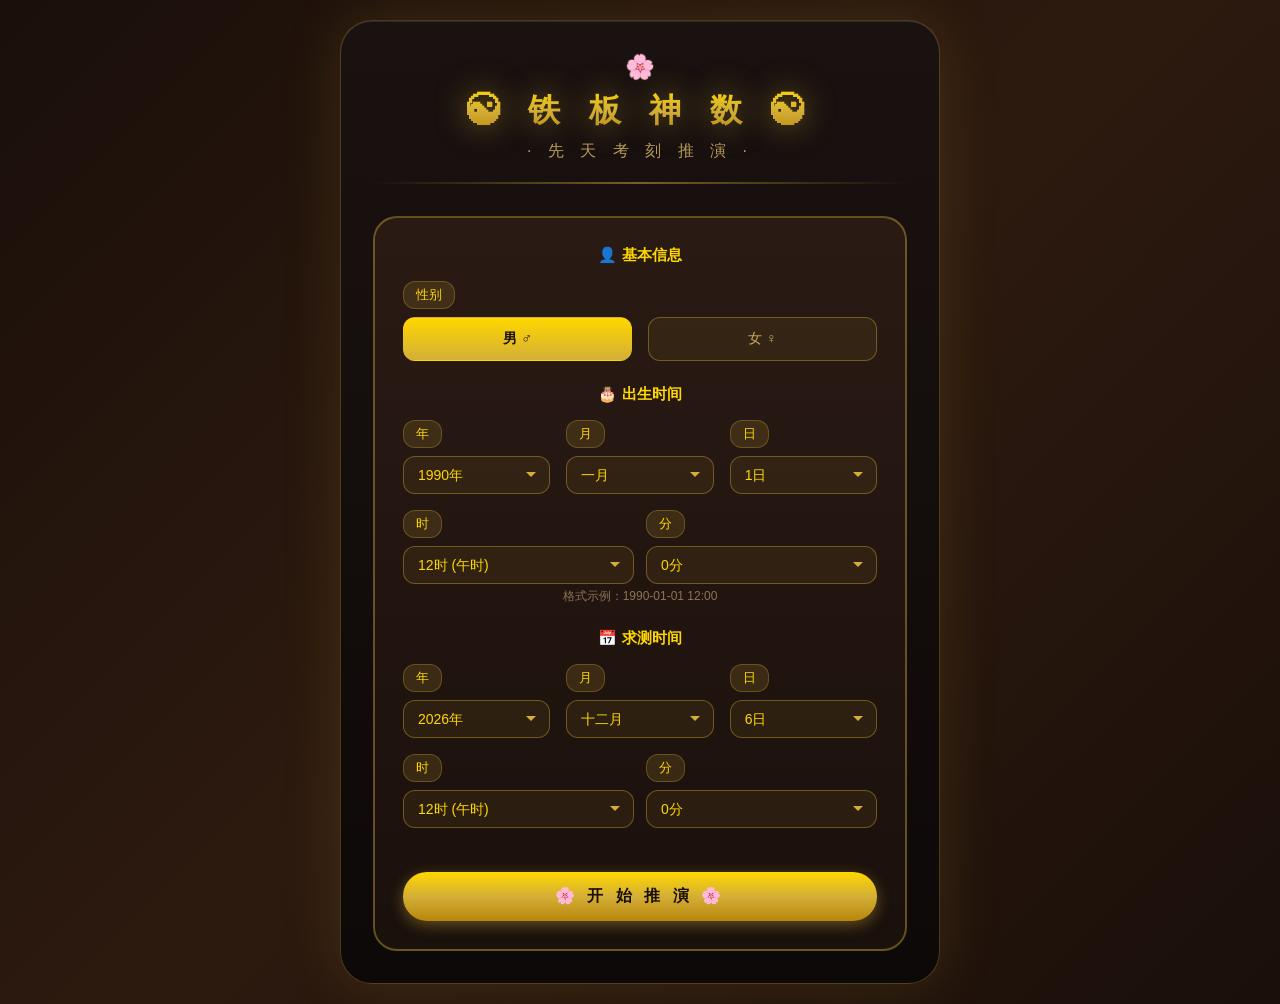
==== Print.html @ 8a37bf7b "feat: 迁移为纯前端，支持 Cloudflare Pages 部署 将铁板神数核心算法与农历/八字换算从 Python 后端移植到浏览器端 JS： - 新增 js/tieban.js（移植 mai" ====
<!DOCTYPE html>
<html lang="zh-CN">
<head>
    <meta charset="UTF-8">
    <meta name="viewport" content="width=device-width, initial-scale=1.0">
    <title>铁板神数 - 打印输出</title>
    <style>
        /* 打印页面设置 */
        @page {
            size: A4 landscape;
            margin: 15mm;
            margin-header: 10mm;
            margin-footer: 10mm;
        }
        
        * {
            margin: 0;
            padding: 0;
            box-sizing: border-box;
        }
        
        body {
            font-family: "Microsoft YaHei", "Hiragino Sans GB", sans-serif;
            background: linear-gradient(135deg, #1a1a2e 0%, #16213e 50%, #0f3460 100%);
            min-height: 100vh;
            padding: 20px;
            color: #f8f4e3;
        }
        
        .container {
            max-width: 1200px;
            margin: 0 auto;
        }
        
        .loading {
            text-align: center;
            padding: 80px 20px;
        }
        
        .loading-spinner {
            width: 60px;
            height: 60px;
            border: 4px solid #f8f4e320;
            border-top: 4px solid #d4af37;
            border-radius: 50%;
            animation: spin 1s linear infinite;
            margin: 0 auto 20px;
        }
        
        @keyframes spin {
            0% { transform: rotate(0deg); }
            100% { transform: rotate(360deg); }
        }
        
        .header {
            text-align: center;
            padding: 40px 20px;
            background: linear-gradient(180deg, rgba(212,175,55,0.15) 0%, transparent 100%);
            border-radius: 16px 16px 0 0;
            margin-bottom: 30px;
        }
        
        .title {
            font-size: 36px;
            font-weight: bold;
            color: #d4af37;
            letter-spacing: 12px;
            text-shadow: 0 0 20px rgba(212,175,55,0.5);
            margin-bottom: 10px;
        }
        
        .subtitle {
            font-size: 16px;
            color: #f8f4e3aa;
            letter-spacing: 6px;
        }
        
        .btn-group {
            text-align: center;
            margin: 30px 0;
        }
        
        .btn {
            padding: 12px 32px;
            font-size: 16px;
            border: 2px solid #d4af37;
            background: rgba(212,175,55,0.1);
            color: #d4af37;
            border-radius: 8px;
            cursor: pointer;
            transition: all 0.3s;
            text-decoration: none;
            display: inline-block;
        }
        
        .btn:hover {
            background: rgba(212,175,55,0.3);
            transform: translateY(-2px);
            box-shadow: 0 4px 12px rgba(212,175,55,0.3);
        }
        
        .btn-secondary {
            border-color: #8e9aaf;
            color: #8e9aaf;
            background: rgba(142,154,175,0.1);
        }
        
        .btn-secondary:hover {
            background: rgba(142,154,175,0.3);
            box-shadow: 0 4px 12px rgba(142,154,175,0.3);
        }
        
        .section-title {
            font-size: 20px;
            color: #d4af37;
            margin: 40px 0 20px;
            padding-bottom: 10px;
            border-bottom: 2px solid #d4af3730;
            display: flex;
            align-items: center;
            gap: 10px;
        }
        
        .section-title::before {
            content: "☯";
            font-size: 24px;
        }
        
        .input-info {
            background: rgba(212,175,55,0.08);
            border: 1px solid #d4af3730;
            border-radius: 12px;
            padding: 24px;
            margin-bottom: 30px;
        }
        
        .input-info-item {
            display: flex;
            justify-content: space-between;
            padding: 10px 0;
            border-bottom: 1px solid rgba(212,175,55,0.1);
        }
        
        .input-info-item:last-child {
            border-bottom: none;
        }
        
        .input-label {
            color: #8e9aaf;
            font-size: 14px;
        }
        
        .input-value {
            color: #f8f4e3;
            font-weight: 500;
        }
        
        .basic-info {
            background: rgba(0,0,0,0.2);
            border-radius: 12px;
            padding: 24px;
            margin-bottom: 20px;
        }
        
        .basic-grid {
            display: grid;
            grid-template-columns: repeat(auto-fit, minmax(150px, 1fr));
            gap: 16px;
            margin-bottom: 24px;
        }
        
        .basic-item {
            background: rgba(212,175,55,0.08);
            border: 1px solid #d4af3730;
            border-radius: 8px;
            padding: 16px;
            text-align: center;
        }
        
        .basic-item-label {
            font-size: 12px;
            color: #8e9aaf;
            margin-bottom: 8px;
        }
        
        .basic-item-value {
            font-size: 24px;
            font-weight: bold;
            color: #d4af37;
        }
        
        .gua-display {
            display: flex;
            justify-content: center;
            gap: 40px;
            align-items: center;
            padding: 30px;
            background: rgba(0,0,0,0.3);
            border-radius: 12px;
        }
        
        .gua-part {
            text-align: center;
        }
        
        .gua-title {
            color: #8e9aaf;
            font-size: 14px;
            margin-bottom: 12px;
        }
        
        .gua-lines {
            font-size: 36px;
            letter-spacing: 8px;
            margin-bottom: 8px;
        }
        
        .gua-element {
            color: #d4af37;
            font-size: 14px;
        }
        
        .gua-main {
            text-align: center;
        }
        
        .gua-main-name {
            font-size: 32px;
            font-weight: bold;
            color: #d4af37;
            margin-bottom: 8px;
        }
        
        .gua-main-label {
            color: #8e9aaf;
            font-size: 14px;
        }

        /* 卦象水平布局样式 */
        .gua-display-container {
            display: flex !important;
            justify-content: center !important;
            gap: 60px !important;
            align-items: center !important;
            padding: 30px;
            background: rgba(0,0,0,0.3);
            border-radius: 12px;
        }

        .gua-section {
            text-align: center;
            flex: 1;
            min-width: 100px;
        }

        .gua-label {
            color: #8e9aaf;
            font-size: 14px;
            margin-bottom: 12px;
        }

        .gua-symbol {
            font-family: "STKaiti", "KaiTi", "SimKai", serif;
            font-size: 48px;
            color: #d4af37;
            margin-bottom: 8px;
            line-height: 1;
        }

        .gua-name {
            font-size: 18px;
            font-weight: bold;
            color: #fff;
            margin-bottom: 4px;
        }

        .gua-main-section {
            text-align: center;
            padding: 0 30px;
            min-width: 100px;
            border-left: 1px solid rgba(212,175,55,0.3);
            border-right: 1px solid rgba(212,175,55,0.3);
        }

        .gua-combination {
            font-size: 14px;
            color: #8e9aaf;
        }
        
        .destiny-tiaowen {
            background: rgba(0,0,0,0.2);
            border-radius: 12px;
            padding: 24px;
            overflow-x: auto;
        }
        
        .destiny-header {
            margin-bottom: 20px;
            padding-bottom: 16px;
            border-bottom: 1px solid #d4af3730;
        }
        
        .destiny-info {
            display: flex;
            gap: 40px;
            flex-wrap: wrap;
        }
        
        .destiny-info-item {
            color: #f8f4e3;
        }
        
        .destiny-info-item span {
            color: #d4af37;
            font-weight: bold;
        }
        
        .destiny-table {
            width: 100%;
            border-collapse: collapse;
        }
        
        .destiny-table th {
            background: rgba(212,175,55,0.15);
            color: #d4af37;
            padding: 12px;
            text-align: left;
            font-weight: 500;
            border-bottom: 2px solid #d4af3730;
        }
        
        .destiny-table td {
            padding: 12px;
            border-bottom: 1px solid rgba(212,175,55,0.1);
            color: #f8f4e3;
        }
        
        .destiny-table tr:hover td {
            background: rgba(212,175,55,0.05);
        }
        
        .liunian-section {
            background: rgba(0,0,0,0.2);
            border-radius: 12px;
            padding: 24px;
            overflow-x: auto;
        }
        
        .liunian-section {
            margin-top: 20px;
        }

        .liunian-table-container {
            width: 100%;
            overflow-x: auto;
            border-radius: 12px;
            background: linear-gradient(180deg, rgba(212,175,55,0.05) 0%, rgba(212,175,55,0.02) 100%);
            border: 1px solid rgba(212,175,55,0.2);
        }

        .liunian-table {
            width: 100%;
            min-width: 900px;
            border-collapse: collapse;
            font-size: 11px;
            table-layout: auto;
        }

        .liunian-table th,
        .liunian-table td {
            padding: 6px 8px;
            text-align: center;
            border-bottom: 1px solid rgba(212,175,55,0.15);
            border-right: 1px solid rgba(212,175,55,0.08);
            color: #f8f4e3;
            word-wrap: break-word;
            overflow-wrap: break-word;
        }

        .liunian-table th {
            background: linear-gradient(180deg, rgba(212,175,55,0.2) 0%, rgba(212,175,55,0.12) 100%);
            color: #d4af37;
            font-weight: 600;
            position: sticky;
            top: 0;
            font-size: 11px;
            text-shadow: 0 1px 2px rgba(0,0,0,0.3);
        }

        .liunian-table th.group-header {
            background: linear-gradient(180deg, rgba(212,175,55,0.25) 0%, rgba(212,175,55,0.18) 100%);
            font-size: 12px;
            padding: 8px 6px;
        }

        .liunian-table th.sub-header {
            background: rgba(212,175,55,0.1);
            font-size: 11px;
            color: #c9a961;
            padding: 6px 4px;
        }

        .liunian-table tr:hover td {
            background: rgba(212,175,55,0.08);
        }

        .liunian-table tr:nth-child(even) td {
            background: rgba(212,175,55,0.03);
        }

        .liunian-table tr:nth-child(even):hover td {
            background: rgba(212,175,55,0.1);
        }

        .age-cell {
            color: #ffd700;
            font-weight: bold;
            font-size: 11px;
            background: rgba(212,175,55,0.1);
        }

        .gua-cell {
            font-weight: 600;
        }

        .duanyu-cell {
            text-align: left;
            max-width: 150px;
            font-size: 10px;
            line-height: 1.3;
        }

        .highlight-cell {
            background: rgba(212,175,55,0.15) !important;
            color: #ffd700;
        }

        .footer {
            text-align: center;
            margin-top: 60px;
            padding: 30px;
            color: #8e9aaf;
            font-size: 14px;
        }

        .divider {
            height: 1px;
            background: linear-gradient(90deg, transparent, #d4af3730, transparent);
            margin: 40px 0;
        }

        @media (max-width: 768px) {
            .title {
                font-size: 24px;
                letter-spacing: 6px;
            }

            .gua-display {
                flex-direction: column;
                gap: 20px;
            }

            .basic-grid {
                grid-template-columns: repeat(2, 1fr);
            }

            .liunian-table-container {
                border-radius: 8px;
                margin: 0 -10px;
                padding: 0 10px;
            }

            .liunian-table {
                font-size: 9px;
                min-width: 1000px;
            }

            .liunian-table th,
            .liunian-table td {
                padding: 6px 3px;
            }

            .liunian-table th.group-header {
                font-size: 10px;
            }

            .liunian-table th.sub-header {
                font-size: 8px;
                padding: 4px 2px;
            }

            .age-cell {
                font-size: 11px;
                min-width: 35px;
            }

            .gua-cell {
                font-size: 10px;
                min-width: 50px;
            }

            .duanyu-cell {
                max-width: 80px;
                font-size: 8px;
            }
        }

        /* 打印样式 */
        @media print {
            body {
                background: white !important;
                color: #333 !important;
                padding: 0;
                -webkit-print-color-adjust: exact;
                print-color-adjust: exact;
            }
            
            .container {
                max-width: none;
                width: 100%;
                margin: 0;
                padding: 0;
                box-shadow: none;
            }
            
            .header {
                background: none !important;
                border-bottom: 2px solid #d4af37;
                padding-bottom: 20px;
            }
            
            .title {
                color: #8b4513 !important;
                text-shadow: none !important;
            }
            
            .subtitle {
                color: #666 !important;
            }
            
            .input-info {
                background: #fff8dc !important;
                border: 1px solid #d4af3730;
            }
            
            .input-label {
                color: #666 !important;
            }
            
            .input-value {
                color: #333 !important;
            }
            
            .basic-grid {
                grid-template-columns: repeat(4, 1fr);
            }
            
            .basic-item {
                background: #fff8dc !important;
                border: 1px solid #d4af3730;
            }
            
            .basic-item-label {
                color: #666 !important;
            }
            
            .basic-item-value {
                color: #8b4513 !important;
            }
            
            .gua-display-container {
                background: #faf8f0 !important;
            }
            
            .gua-symbol {
                color: #8b4513 !important;
            }
            
            .gua-name {
                color: #333 !important;
            }
            
            .gua-element {
                color: #666 !important;
            }
            
            .gua-main-name {
                color: #8b4513 !important;
            }
            
            .destiny-tiaowen {
                background: #faf8f0 !important;
            }
            
            .section-title {
                color: #8b4513 !important;
            }
            
            .liunian-table th {
                background: #d4af3720 !important;
                color: #8b4513 !important;
                -webkit-print-color-adjust: exact;
                print-color-adjust: exact;
            }
            
            .liunian-table th.group-header {
                background: #d4af3730 !important;
            }
            
            .liunian-table th.sub-header {
                background: #d4af3715 !important;
                color: #8b4513 !important;
            }
            
            .liunian-table td {
                color: #333 !important;
                border-color: #d4af3720 !important;
            }
            
            .age-cell {
                color: #8b4513 !important;
            }
            
            .highlight-cell {
                background: #fff8dc !important;
                color: #8b4513 !important;
            }
            
            .highlight-cell[style*="rgba(255, 107, 53"] {
                background: #ffe8d8 !important;
                color: #cc4400 !important;
            }
            
            .btn-group {
                display: none !important;
            }

            .footer {
                display: none !important;
            }
            
            /* 确保表格不被切割 */
            table {
                page-break-inside: avoid;
            }
            
            /* 确保页脚在每一页显示 */
            .footer {
                position: fixed;
                bottom: 0;
                width: 100%;
            }
        }
    </style>
</head>
<body>
    <div class="container">
        <div class="loading" id="loadingState">
            <div class="loading-spinner"></div>
            <div class="loading-text">正在加载推演结果...</div>
        </div>
        
        <div id="resultContent" style="display: none;">
            <div class="header">
                <div class="title">☯ 铁板神数 ☯</div>
                <div class="subtitle">先天考刻推演结果</div>
            </div>
            
            <div class="input-info" id="inputInfo"></div>
            
            <div class="divider"></div>
            
            <div class="section-title">基础排盘</div>
            <div class="basic-info">
                <div class="basic-grid" id="basicGrid"></div>
                <div class="gua-display" id="guaDisplay"></div>
            </div>
            
            <div class="section-title">本命条文</div>
            <div class="destiny-tiaowen" id="destinyTiaowen"></div>
            
            <!-- <div class="section-title">六亲考刻分析</div>
            <div class="destiny-tiaowen" id="sixQinAnalysis"></div> -->
            
            <div class="section-title">流年条文 (1-100岁)</div>
            <div class="liunian-section">
                <div class="liunian-table-container">
                    <table class="liunian-table" id="liunianTable"></table>
                </div>
            </div>
            
            <div class="btn-group">
                <button class="btn btn-secondary" onclick="returnToIndex()">← 返回重新推演</button>
                <button class="btn" onclick="window.print()">🖨️ 直接打印</button>
            </div>
            
            <div class="footer">
                <div class="footer-text">
                    ☯ 本站为传统文化展示与研习历程，仅供文化研习参考
                </div>
            </div>
        </div>
    </div>
    
    <script>
        // 卦象数据 - 每个卦显示一个符号（代表三个爻）
        const guaMap = {
            "乾": {"lines": "☰", "element": "金"},
            "坤": {"lines": "☷", "element": "土"},
            "震": {"lines": "☳", "element": "木"},
            "巽": {"lines": "☴", "element": "木"},
            "坎": {"lines": "☵", "element": "水"},
            "离": {"lines": "☲", "element": "火"},
            "艮": {"lines": "☶", "element": "土"},
            "兑": {"lines": "☱", "element": "金"}
        };
        
        // 十二辟卦组成映射（上卦+下卦）
        const twelveHexMap = {
            "乾": {"shang": "乾", "xia": "乾"},      // 乾为天
            "夬": {"shang": "兑", "xia": "乾"},      // 泽天夬
            "大壮": {"shang": "震", "xia": "乾"},    // 雷天大壮
            "泰": {"shang": "坤", "xia": "乾"},      // 地天泰
            "临": {"shang": "坤", "xia": "兑"},      // 地泽临
            "复": {"shang": "坤", "xia": "震"},      // 地雷复
            "坤": {"shang": "坤", "xia": "坤"},      // 坤为地
            "剥": {"shang": "艮", "xia": "坤"},      // 山地剥
            "观": {"shang": "巽", "xia": "坤"},      // 风地观
            "否": {"shang": "乾", "xia": "坤"},      // 天地否
            "遁": {"shang": "乾", "xia": "艮"},      // 天山遁
            "姤": {"shang": "乾", "xia": "巽"}       // 天风姤
        };
        
        // 返回首页并保留表单数据
        function returnToIndex() {
            // 获取当前结果数据
            const resultStr = localStorage.getItem('tiebanshushu_result');
            if (resultStr) {
                try {
                    const data = JSON.parse(resultStr);
                    // 保存表单数据
                    const formData = {
                        gender: data.gender,
                        birth: data.birth_info.birth_dt || {},
                        query: data.query_info.query_dt || {}
                    };
                    localStorage.setItem('tiebanshushu_form', JSON.stringify(formData));
                } catch (e) {
                    console.error('保存表单数据失败:', e);
                }
            }
            window.location.href = 'index.html';
        }

        // 初始化
        document.addEventListener('DOMContentLoaded', function() {
            const resultStr = localStorage.getItem('tiebanshushu_result');
            
            if (resultStr) {
                try {
                    const data = JSON.parse(resultStr);
                    
                    if (data.success) {
                        // 渲染各部分
                        renderInputInfo(data);
                        renderBasicGrid(data.result);
                        renderGuaDisplay(data.result.hex_name);
                        renderDestinyTiaowen(data.result);
                        // renderSixQinAnalysis(data.result);
                        renderLiunianTable(data.result.liunian);
                        
                        // 隐藏加载，显示结果
                        document.getElementById('loadingState').style.display = 'none';
                        document.getElementById('resultContent').style.display = 'block';
                    } else {
                        // 显示错误
                        showError(data.error || '未知错误');
                    }
                } catch (error) {
                    console.error('解析结果失败:', error);
                    showError('数据解析失败');
                }
            } else {
                // 如果没有结果，跳转到首页
                window.location.href = 'index.html';
            }
        });
        
        function showError(message) {
            const loadingDiv = document.getElementById('loadingState');
            loadingDiv.innerHTML = `
                <div style="text-align: center; padding: 40px;">
                    <div style="font-size: 24px; color: #ff6b6b; margin-bottom: 16px;">排盘失败</div>
                    <div style="color: #c9a961; margin-bottom: 24px;">${message}</div>
                    <button onclick="window.location.href='index.html'" 
                            style="background: rgba(212,175,55,0.2); color: #ffd700; border: 1px solid rgba(212,175,55,0.5); 
                                   padding: 10px 24px; border-radius: 8px; cursor: pointer;">
                        返回首页
                    </button>
                </div>
            `;
        }
        
        function renderInputInfo(data) {
            const container = document.getElementById('inputInfo');
            container.innerHTML = `
                <div class="input-info-item">
                    <span class="input-label">性别</span>
                    <span class="input-value">${data.gender}</span>
                </div>
                <div class="input-info-item">
                    <span class="input-label">出生日期（阳历）</span>
                    <span class="input-value">${data.info_b.date_str}</span>
                </div>
                <div class="input-info-item">
                    <span class="input-label">农历</span>
                    <span class="input-value">${data.info_b.lunar_str}</span>
                </div>
                <div class="input-info-item">
                    <span class="input-label">闰月</span>
                    <span class="input-value">${data.info_b.is_leap ? '是' : '否'}</span>
                </div>
                <div class="input-info-item">
                    <span class="input-label">出生八字</span>
                    <span class="input-value">${data.info_b.bazi.year} ${data.info_b.bazi.month} ${data.info_b.bazi.day} ${data.info_b.bazi.time}</span>
                </div>
                <div class="input-info-item">
                    <span class="input-label">求测日期</span>
                    <span class="input-value">${data.info_q.date_str}</span>
                </div>
                <div class="input-info-item">
                    <span class="input-label">求测八字</span>
                    <span class="input-value">${data.info_q.bazi.year} ${data.info_q.bazi.month} ${data.info_q.bazi.day} ${data.info_q.bazi.time}</span>
                </div>
            `;
        }
        
        function renderBasicGrid(result) {
            const container = document.getElementById('basicGrid');
            
            // 解析日命和时运
            const dayLifeMatch = result.day_life_calc.match(/日命:(\d+)/);
            const timeLuckMatch = result.day_life_calc.match(/时运:(\d+)/);
            const dayLife = dayLifeMatch ? dayLifeMatch[1] : '?';
            const timeLuck = timeLuckMatch ? timeLuckMatch[1] : '?';
            
            // 构建基础信息项
            let html = `
                <div class="basic-item">
                    <div class="basic-item-label">先天命数</div>
                    <div class="basic-item-value">${result.cong_num}</div>
                </div>
                <div class="basic-item">
                    <div class="basic-item-label">五音命数</div>
                    <div class="basic-item-value">${result.tone_num}</div>
                </div>
                <div class="basic-item">
                    <div class="basic-item-label">日命数</div>
                    <div class="basic-item-value">${dayLife}</div>
                </div>
                <div class="basic-item">
                    <div class="basic-item-label">时运数</div>
                    <div class="basic-item-value">${timeLuck}</div>
                </div>
                <div class="basic-item">
                    <div class="basic-item-label">刻别</div>
                    <div class="basic-item-value">${result.moment_cn}</div>
                </div>
                <div class="basic-item">
                    <div class="basic-item-label">刻干数</div>
                    <div class="basic-item-value">${result.ke_gan_num}</div>
                </div>
                <div class="basic-item">
                    <div class="basic-item-label">本命数</div>
                    <div class="basic-item-value">${result.main_num}</div>
                </div>
                <div class="basic-item">
                    <div class="basic-item-label">终局条文数</div>
                    <div class="basic-item-value" style="font-size: 18px; color: #ff6b35;">${result.final_fortune_num}</div>
                </div>
                <div class="basic-item">
                    <div class="basic-item-label">十二辟卦</div>
                    <div class="basic-item-value" style="font-size: 18px;">${result.hex_name}</div>
                </div>
                <div class="basic-item">
                    <div class="basic-item-label">后天命数</div>
                    <div class="basic-item-value">${result.pn_num}</div>
                </div>
            `;
            
            // 添加三元九运
            if (result.san_yuan) {
                html += `
                    <div class="basic-item">
                        <div class="basic-item-label">三元九运</div>
                        <div class="basic-item-value" style="color: #88ccff;">${result.san_yuan}</div>
                    </div>
                `;
            }
            
            // 添加五数寄宫信息
            if (result.wu_shu_ji_gong) {
                const wsg = result.wu_shu_ji_gong;
                html += `
                    <div class="basic-item" style="grid-column: span 2;">
                        <div class="basic-item-label">五数寄宫</div>
                        <div class="basic-item-value" style="font-size: 14px; color: #ffcc88;">
                            ${wsg.original} → ${wsg.寄宫卦} → ${wsg.实际命数}
                        </div>
                        <div style="font-size: 10px; color: #888; margin-top: 4px;">依据: ${wsg.依据}</div>
                    </div>
                `;
            }
            
            // 添加八卦加则信息
            if (result.bagua_jiaze) {
                const jz = result.bagua_jiaze;
                html += `
                    <div class="basic-item" style="grid-column: span 2;">
                        <div class="basic-item-label">八卦加则</div>
                        <div class="basic-item-value" style="font-size: 14px; color: #ccff88;">
                            ${jz.卦名} | 起始${jz.起始数}
                        </div>
                        <div style="font-size: 10px; color: #888; margin-top: 4px;">${jz.规则}</div>
                    </div>
                `;
            }
            
            container.innerHTML = html;
        }
        
        function renderGuaDisplay(hexName) {
            const container = document.getElementById('guaDisplay');
            
            // 获取十二辟卦的组成
            let shangName = "乾";
            let xiaName = "坤";
            
            // 首先检查是否是十二辟卦
            if (twelveHexMap[hexName]) {
                shangName = twelveHexMap[hexName].shang;
                xiaName = twelveHexMap[hexName].xia;
            } else {
                // 通用处理：尝试从卦名中提取上下卦
                for (let name in guaMap) {
                    if (hexName.startsWith(name)) {
                        shangName = name;
                    }
                    if (hexName.endsWith(name)) {
                        xiaName = name;
                    }
                }
            }
            
            const shangGua = guaMap[shangName] || guaMap["乾"];
            const xiaGua = guaMap[xiaName] || guaMap["坤"];
            
            container.innerHTML = `
                <div class="gua-display-container">
                    <!-- 上卦 -->
                    <div class="gua-section">
                        <div class="gua-label">上卦</div>
                        <div class="gua-symbol">${shangGua.lines}</div>
                        <div class="gua-name">${shangName}</div>
                        <div class="gua-element">${shangGua.element}</div>
                    </div>
                    
                    <!-- 本卦名称（居中显示，不显示卦象符号） -->
                    <div class="gua-main-section">
                        <div class="gua-main-label">本卦</div>
                        <div class="gua-main-name">${hexName}</div>
                        <div class="gua-combination">${shangName} + ${xiaName}</div>
                    </div>
                    
                    <!-- 下卦 -->
                    <div class="gua-section">
                        <div class="gua-label">下卦</div>
                        <div class="gua-symbol">${xiaGua.lines}</div>
                        <div class="gua-name">${xiaName}</div>
                        <div class="gua-element">${xiaGua.element}</div>
                    </div>
                </div>
            `;
        }
        
        function renderDestinyTiaowen(result) {
            const container = document.getElementById('destinyTiaowen');
            const tbl = result.tbl_data;
            
            // 检查tbl_data是否存在
            if (!tbl) {
                container.innerHTML = `
                    <div style="color: #8e9aaf; text-align: center; padding: 40px;">
                        <p style="margin-bottom: 10px;">暂无本命条文数据</p>
                        <p style="font-size: 12px; color: #666;">
                            十二辟卦：${result.hex_name || '未知'} |
                            刻别：${result.moment_cn || '未知'} |
                            先天命数：${result.cong_num || '未知'}
                        </p>
                        <p style="font-size: 11px; color: #555; margin-top: 10px;">
                            注：并非所有命数组合都有对应的本命条文记录
                        </p>
                    </div>
                `;
                return;
            }
            
            // 检查offsets是否存在
            if (!tbl.offsets) {
                container.innerHTML = `
                    <div style="color: #8e9aaf; text-align: center; padding: 40px;">
                        <p>本命条文数据结构异常</p>
                    </div>
                `;
                return;
            }
            
            let tableContent = `
                <div class="destiny-header">
                    <div class="destiny-info">
                        <div class="destiny-info-item">十二辟卦：<span>${result.hex_name}</span></div>
                        <div class="destiny-info-item">刻别：<span>${result.moment_cn}</span></div>
                        <div class="destiny-info-item">先天命数：<span>${result.cong_num}</span></div>
                        <div class="destiny-info-item">基数：<span>${tbl.base}</span></div>
                        <div class="destiny-info-item">序数：<span>${tbl.seq}</span></div>
                    </div>
                </div>
                <table class="destiny-table">
                    <thead>
                        <tr>
                            <th>类别</th>
                            <th>加数</th>
                            <th>条文数</th>
                            <th>计算式</th>
                            <th>断语</th>
                        </tr>
                    </thead>
                    <tbody>
            `;
            
            const categories = ['性格', '才能前程', '财运', '兄弟个数'];
            let hasData = false;

            categories.forEach(cat => {
                const offsets = tbl.offsets[cat] || [];
                const duanyus = tbl.duanyus && tbl.duanyus[cat] || [];
                if (offsets.length > 0) {
                    hasData = true;
                    offsets.forEach((off, idx) => {
                        const fortune = tbl.base + tbl.seq + off;
                        const duanyuInfo = duanyus[idx] || {duanyu: '—'};
                        tableContent += `
                            <tr>
                                <td>${idx === 0 ? cat : ''}</td>
                                <td>${off}</td>
                                <td>${fortune}</td>
                                <td>${tbl.base} + ${tbl.seq} + ${off} = ${fortune}</td>
                                <td style="color: #d4af37; font-weight: 500;">${duanyuInfo.duanyu}</td>
                            </tr>
                        `;
                    });
                }
            });
            
            tableContent += `
                    </tbody>
                </table>
            `;
            
            if (!hasData) {
                container.innerHTML = `
                    <div style="color: #8e9aaf; text-align: center; padding: 40px;">
                        <p>本命条文各属性暂无偏移数据</p>
                    </div>
                `;
            } else {
                container.innerHTML = tableContent;
            }
        }
        
        function renderSixQinAnalysis(result) {
            const container = document.getElementById('sixQinAnalysis');
            let html = '';
            
            try {
                // 检查是否有父母生肖验证结果
                if (result.six_qin_verify && Object.keys(result.six_qin_verify.known_info || {}).length > 0) {
                    const verify = result.six_qin_verify;
                    html += `
                        <div class="destiny-header">
                            <div class="destiny-info">
                                <div class="destiny-info-item">父母生肖验证</div>
                            </div>
                        </div>
                        <div style="background: rgba(212, 175, 55, 0.1); padding: 16px; border-radius: 12px; margin-bottom: 16px;">
                            <div style="color: #8e9aaf; margin-bottom: 8px;">已知信息：</div>
                            <div style="color: #f8f4e3; margin-bottom: 12px;">
                                ${Object.entries(verify.known_info).map(([key, val]) => `<span style="display: inline-block; margin-right: 16px;"><strong>${key}：</strong>${val}</span>`).join('')}
                            </div>
                            <div style="color: #8e9aaf; margin-bottom: 8px;">刻别匹配度：</div>
                            <div style="display: flex; gap: 16px; flex-wrap: wrap;">
                                ${Object.entries(verify.match_scores || {}).map(([kebie, score]) => `
                                    <div style="background: ${verify.verified_kebie === kebie ? 'rgba(212, 175, 55, 0.3)' : 'rgba(142, 154, 175, 0.1)'}; padding: 8px 16px; border-radius: 8px; border: 2px solid ${verify.verified_kebie === kebie ? '#d4af37' : 'rgba(142, 154, 175, 0.3)'};">
                                        <div style="color: ${verify.verified_kebie === kebie ? '#ffd700' : '#c9a961'}; font-weight: bold;">${kebie}</div>
                                        <div style="color: #f8f4e3; font-size: 14px;">匹配 ${score} 项</div>
                                    </div>
                                `).join('')}
                            </div>
                            ${verify.verified_kebie ? `
                                <div style="margin-top: 12px; padding: 12px; background: rgba(100, 200, 100, 0.15); border: 1px solid rgba(100, 200, 100, 0.4); border-radius: 8px;">
                                    <span style="color: #64c864; font-weight: bold;">✓ 推荐刻别：${verify.verified_kebie}</span>
                                </div>
                            ` : ''}
                        </div>
                    `;
                }
                
                // 显示父母相关分析
                if (result.six_qin_analysis && result.six_qin_analysis.qin_analysis) {
                    const analysis = result.six_qin_analysis;
                    const parentData = analysis.qin_analysis['父母'];
                    
                    html += `
                        <div class="destiny-header">
                            <div class="destiny-info">
                                <div class="destiny-info-item">终局条文数：<span>${analysis.final_fortune || '—'}</span></div>
                                <div class="destiny-info-item">断语：<span>${analysis.final_duanyu || '未找到'}</span></div>
                            </div>
                        </div>
                    `;
                    
                    if (parentData && parentData.fortune) {
                        html += `
                            <table class="destiny-table">
                                <thead>
                                    <tr>
                                        <th>类型</th>
                                        <th>条文数</th>
                                        <th>断语</th>
                                        <th>与终局差</th>
                                    </tr>
                                </thead>
                                <tbody>
                                    <tr>
                                        <td style="font-weight: bold;">父母</td>
                                        <td>${parentData.fortune.num}</td>
                                        <td style="color: #d4af37;">${parentData.fortune.duanyu}</td>
                                        <td>${parentData.closest_diff}</td>
                                    </tr>
                                </tbody>
                            </table>
                        `;
                    }
                }
            } catch (e) {
                console.error('渲染六亲考刻分析出错:', e);
            }
            
            if (!html) {
                html = `
                    <div style="color: #8e9aaf; text-align: center; padding: 40px;">
                        <p>六亲考刻分析数据暂不可用</p>
                        <p style="font-size: 12px; color: #666; margin-top: 10px;">在首页选择父母生肖后重新推演可获得更准确的结果</p>
                    </div>
                `;
            }
            
            container.innerHTML = html;
        }
        
        function renderLiunianTable(liunian) {
            const container = document.getElementById('liunianTable');

            if (!liunian || liunian.length === 0) {
                container.innerHTML = '<tr><td colspan="12" style="text-align: center; padding: 40px; color: #8e9aaf;">暂无流年数据</td></tr>';
                return;
            }

            // 只显示1-100岁
            const filtered = liunian.filter(item => item.age >= 1 && item.age <= 100);

            let tableContent = `
                <thead>
                    <tr>
                        <th rowspan="2" class="age-cell">岁数</th>
                        <th rowspan="2">干支</th>
                        <th rowspan="2">五音</th>
                        <th rowspan="2">标记</th>
                        <th colspan="2" class="group-header">字母</th>
                        <th colspan="3" class="group-header">原条文</th>
                        <th colspan="3" class="group-header">校正后条文</th>
                        <th colspan="3" class="group-header">铁板公式 (基数+刻干×48)</th>
                    </tr>
                    <tr>
                        <th class="sub-header">字母</th>
                        <th class="sub-header">校正字母</th>
                        <th class="sub-header">条文</th>
                        <th class="sub-header">断语</th>
                        <th class="sub-header">年龄</th>
                        <th class="sub-header">条文</th>
                        <th class="sub-header">断语</th>
                        <th class="sub-header">年龄</th>
                        <th class="sub-header">条文</th>
                        <th class="sub-header">断语</th>
                        <th class="sub-header">年龄</th>
                    </tr>
                </thead>
                <tbody>
            `;

            filtered.forEach(item => {
                const originalDuanyu = item.original_duanyu || '—';
                const correctedDuanyu = item.corrected_duanyu || '—';
                const tiebanDuanyu = item.tieban_duanyu || '—';

                tableContent += `
                    <tr>
                        <td class="age-cell">${item.age}</td>
                        <td class="gua-cell">${item.year}</td>
                        <td>${item.sound}</td>
                        <td>${item.marker}</td>
                        <td class="highlight-cell">${item.letter}</td>
                        <td>${item.corrected_letter || '—'}</td>
                        <td>${item.original_fortune || '—'}</td>
                        <td class="duanyu-cell">${originalDuanyu}</td>
                        <td>${item.original_duanyu_age || '—'}</td>
                        <td class="highlight-cell">${item.corrected_fortune || '—'}</td>
                        <td class="duanyu-cell">${correctedDuanyu}</td>
                        <td>${item.corrected_duanyu_age || '—'}</td>
                        <td class="highlight-cell" style="background: rgba(255, 107, 53, 0.15) !important; color: #ff6b35 !important;">${item.tieban_fortune || '—'}</td>
                        <td class="duanyu-cell">${tiebanDuanyu}</td>
                        <td>${item.tieban_duanyu_age || '—'}</td>
                    </tr>
                `;
            });

            tableContent += `
                </tbody>
            `;

            container.innerHTML = tableContent;
        }
    </script>
</body>
</html>
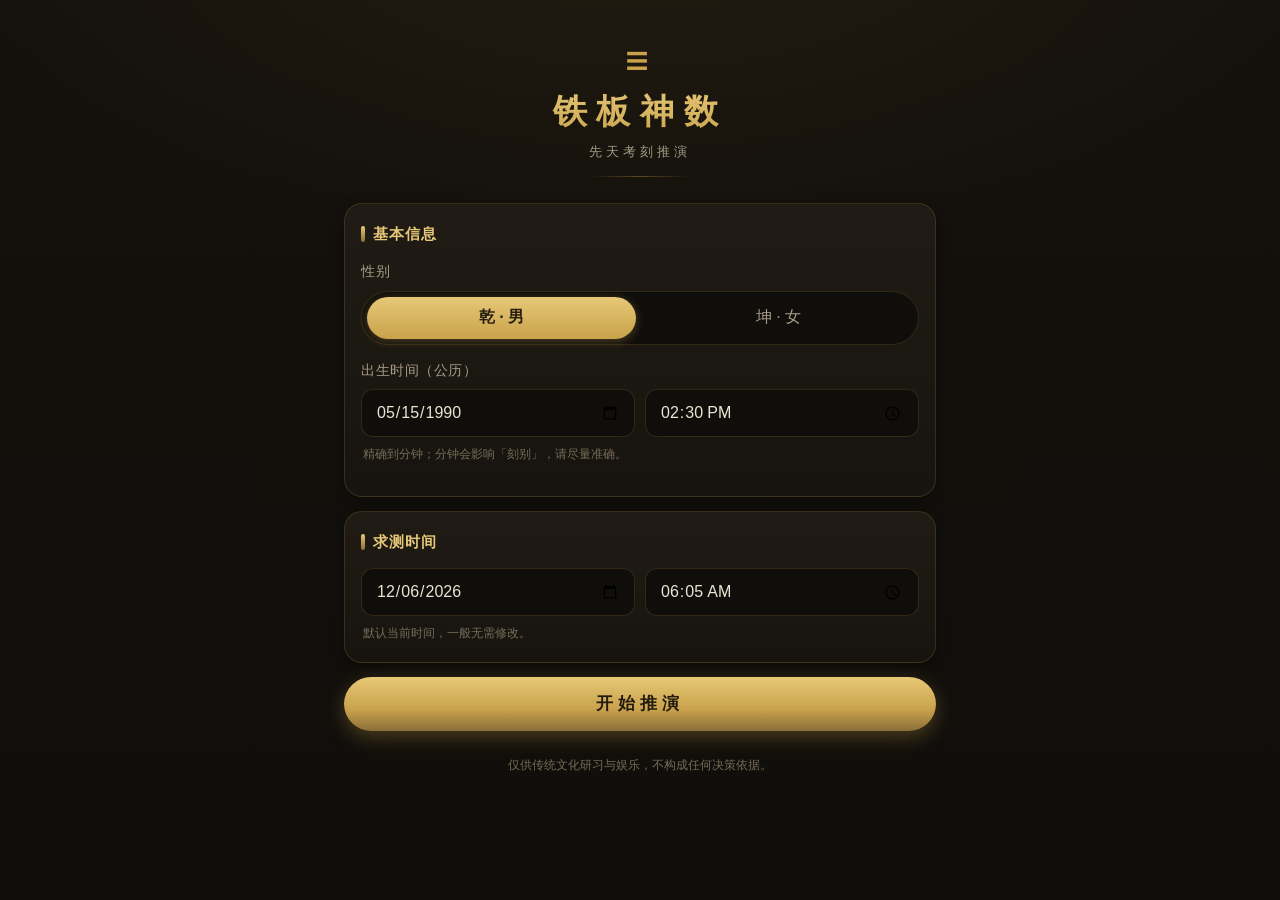
==== commit d4126c06: "feat: 前端移动端重设计（现代国风），流年改为可展开卡片 - 新增共享设计系统 css/app.css（深墨底+酱金，移动优先，大字大触控区） - index/result/Print 三页整体重" ====
--- a/Print.html
+++ b/Print.html
@@ -1,1245 +1,508 @@
 <!DOCTYPE html>
 <html lang="zh-CN">
 <head>
-    <meta charset="UTF-8">
-    <meta name="viewport" content="width=device-width, initial-scale=1.0">
-    <title>铁板神数 - 打印输出</title>
-    <style>
-        /* 打印页面设置 */
-        @page {
-            size: A4 landscape;
-            margin: 15mm;
-            margin-header: 10mm;
-            margin-footer: 10mm;
-        }
-        
-        * {
-            margin: 0;
-            padding: 0;
-            box-sizing: border-box;
-        }
-        
-        body {
-            font-family: "Microsoft YaHei", "Hiragino Sans GB", sans-serif;
-            background: linear-gradient(135deg, #1a1a2e 0%, #16213e 50%, #0f3460 100%);
-            min-height: 100vh;
-            padding: 20px;
-            color: #f8f4e3;
-        }
-        
-        .container {
-            max-width: 1200px;
-            margin: 0 auto;
-        }
-        
-        .loading {
-            text-align: center;
-            padding: 80px 20px;
-        }
-        
-        .loading-spinner {
-            width: 60px;
-            height: 60px;
-            border: 4px solid #f8f4e320;
-            border-top: 4px solid #d4af37;
-            border-radius: 50%;
-            animation: spin 1s linear infinite;
-            margin: 0 auto 20px;
-        }
-        
-        @keyframes spin {
-            0% { transform: rotate(0deg); }
-            100% { transform: rotate(360deg); }
-        }
-        
-        .header {
-            text-align: center;
-            padding: 40px 20px;
-            background: linear-gradient(180deg, rgba(212,175,55,0.15) 0%, transparent 100%);
-            border-radius: 16px 16px 0 0;
-            margin-bottom: 30px;
-        }
-        
-        .title {
-            font-size: 36px;
-            font-weight: bold;
-            color: #d4af37;
-            letter-spacing: 12px;
-            text-shadow: 0 0 20px rgba(212,175,55,0.5);
-            margin-bottom: 10px;
-        }
-        
-        .subtitle {
-            font-size: 16px;
-            color: #f8f4e3aa;
-            letter-spacing: 6px;
-        }
-        
-        .btn-group {
-            text-align: center;
-            margin: 30px 0;
-        }
-        
-        .btn {
-            padding: 12px 32px;
-            font-size: 16px;
-            border: 2px solid #d4af37;
-            background: rgba(212,175,55,0.1);
-            color: #d4af37;
-            border-radius: 8px;
-            cursor: pointer;
-            transition: all 0.3s;
-            text-decoration: none;
-            display: inline-block;
-        }
-        
-        .btn:hover {
-            background: rgba(212,175,55,0.3);
-            transform: translateY(-2px);
-            box-shadow: 0 4px 12px rgba(212,175,55,0.3);
-        }
-        
-        .btn-secondary {
-            border-color: #8e9aaf;
-            color: #8e9aaf;
-            background: rgba(142,154,175,0.1);
-        }
-        
-        .btn-secondary:hover {
-            background: rgba(142,154,175,0.3);
-            box-shadow: 0 4px 12px rgba(142,154,175,0.3);
-        }
-        
-        .section-title {
-            font-size: 20px;
-            color: #d4af37;
-            margin: 40px 0 20px;
-            padding-bottom: 10px;
-            border-bottom: 2px solid #d4af3730;
-            display: flex;
-            align-items: center;
-            gap: 10px;
-        }
-        
-        .section-title::before {
-            content: "☯";
-            font-size: 24px;
-        }
-        
-        .input-info {
-            background: rgba(212,175,55,0.08);
-            border: 1px solid #d4af3730;
-            border-radius: 12px;
-            padding: 24px;
-            margin-bottom: 30px;
-        }
-        
-        .input-info-item {
-            display: flex;
-            justify-content: space-between;
-            padding: 10px 0;
-            border-bottom: 1px solid rgba(212,175,55,0.1);
-        }
-        
-        .input-info-item:last-child {
-            border-bottom: none;
-        }
-        
-        .input-label {
-            color: #8e9aaf;
-            font-size: 14px;
-        }
-        
-        .input-value {
-            color: #f8f4e3;
-            font-weight: 500;
-        }
-        
-        .basic-info {
-            background: rgba(0,0,0,0.2);
-            border-radius: 12px;
-            padding: 24px;
-            margin-bottom: 20px;
-        }
-        
-        .basic-grid {
-            display: grid;
-            grid-template-columns: repeat(auto-fit, minmax(150px, 1fr));
-            gap: 16px;
-            margin-bottom: 24px;
-        }
-        
-        .basic-item {
-            background: rgba(212,175,55,0.08);
-            border: 1px solid #d4af3730;
-            border-radius: 8px;
-            padding: 16px;
-            text-align: center;
-        }
-        
-        .basic-item-label {
-            font-size: 12px;
-            color: #8e9aaf;
-            margin-bottom: 8px;
-        }
-        
-        .basic-item-value {
-            font-size: 24px;
-            font-weight: bold;
-            color: #d4af37;
-        }
-        
-        .gua-display {
-            display: flex;
-            justify-content: center;
-            gap: 40px;
-            align-items: center;
-            padding: 30px;
-            background: rgba(0,0,0,0.3);
-            border-radius: 12px;
-        }
-        
-        .gua-part {
-            text-align: center;
-        }
-        
-        .gua-title {
-            color: #8e9aaf;
-            font-size: 14px;
-            margin-bottom: 12px;
-        }
-        
-        .gua-lines {
-            font-size: 36px;
-            letter-spacing: 8px;
-            margin-bottom: 8px;
-        }
-        
-        .gua-element {
-            color: #d4af37;
-            font-size: 14px;
-        }
-        
-        .gua-main {
-            text-align: center;
-        }
-        
-        .gua-main-name {
-            font-size: 32px;
-            font-weight: bold;
-            color: #d4af37;
-            margin-bottom: 8px;
-        }
-        
-        .gua-main-label {
-            color: #8e9aaf;
-            font-size: 14px;
-        }
-
-        /* 卦象水平布局样式 */
-        .gua-display-container {
-            display: flex !important;
-            justify-content: center !important;
-            gap: 60px !important;
-            align-items: center !important;
-            padding: 30px;
-            background: rgba(0,0,0,0.3);
-            border-radius: 12px;
-        }
-
-        .gua-section {
-            text-align: center;
-            flex: 1;
-            min-width: 100px;
-        }
-
-        .gua-label {
-            color: #8e9aaf;
-            font-size: 14px;
-            margin-bottom: 12px;
-        }
-
-        .gua-symbol {
-            font-family: "STKaiti", "KaiTi", "SimKai", serif;
-            font-size: 48px;
-            color: #d4af37;
-            margin-bottom: 8px;
-            line-height: 1;
-        }
-
-        .gua-name {
-            font-size: 18px;
-            font-weight: bold;
-            color: #fff;
-            margin-bottom: 4px;
-        }
-
-        .gua-main-section {
-            text-align: center;
-            padding: 0 30px;
-            min-width: 100px;
-            border-left: 1px solid rgba(212,175,55,0.3);
-            border-right: 1px solid rgba(212,175,55,0.3);
-        }
-
-        .gua-combination {
-            font-size: 14px;
-            color: #8e9aaf;
-        }
-        
-        .destiny-tiaowen {
-            background: rgba(0,0,0,0.2);
-            border-radius: 12px;
-            padding: 24px;
-            overflow-x: auto;
-        }
-        
-        .destiny-header {
-            margin-bottom: 20px;
-            padding-bottom: 16px;
-            border-bottom: 1px solid #d4af3730;
-        }
-        
-        .destiny-info {
-            display: flex;
-            gap: 40px;
-            flex-wrap: wrap;
-        }
-        
-        .destiny-info-item {
-            color: #f8f4e3;
-        }
-        
-        .destiny-info-item span {
-            color: #d4af37;
-            font-weight: bold;
-        }
-        
-        .destiny-table {
-            width: 100%;
-            border-collapse: collapse;
-        }
-        
-        .destiny-table th {
-            background: rgba(212,175,55,0.15);
-            color: #d4af37;
-            padding: 12px;
-            text-align: left;
-            font-weight: 500;
-            border-bottom: 2px solid #d4af3730;
-        }
-        
-        .destiny-table td {
-            padding: 12px;
-            border-bottom: 1px solid rgba(212,175,55,0.1);
-            color: #f8f4e3;
-        }
-        
-        .destiny-table tr:hover td {
-            background: rgba(212,175,55,0.05);
-        }
-        
-        .liunian-section {
-            background: rgba(0,0,0,0.2);
-            border-radius: 12px;
-            padding: 24px;
-            overflow-x: auto;
-        }
-        
-        .liunian-section {
-            margin-top: 20px;
-        }
-
-        .liunian-table-container {
-            width: 100%;
-            overflow-x: auto;
-            border-radius: 12px;
-            background: linear-gradient(180deg, rgba(212,175,55,0.05) 0%, rgba(212,175,55,0.02) 100%);
-            border: 1px solid rgba(212,175,55,0.2);
-        }
-
-        .liunian-table {
-            width: 100%;
-            min-width: 900px;
-            border-collapse: collapse;
-            font-size: 11px;
-            table-layout: auto;
-        }
-
-        .liunian-table th,
-        .liunian-table td {
-            padding: 6px 8px;
-            text-align: center;
-            border-bottom: 1px solid rgba(212,175,55,0.15);
-            border-right: 1px solid rgba(212,175,55,0.08);
-            color: #f8f4e3;
-            word-wrap: break-word;
-            overflow-wrap: break-word;
-        }
-
-        .liunian-table th {
-            background: linear-gradient(180deg, rgba(212,175,55,0.2) 0%, rgba(212,175,55,0.12) 100%);
-            color: #d4af37;
-            font-weight: 600;
-            position: sticky;
-            top: 0;
-            font-size: 11px;
-            text-shadow: 0 1px 2px rgba(0,0,0,0.3);
-        }
-
-        .liunian-table th.group-header {
-            background: linear-gradient(180deg, rgba(212,175,55,0.25) 0%, rgba(212,175,55,0.18) 100%);
-            font-size: 12px;
-            padding: 8px 6px;
-        }
-
-        .liunian-table th.sub-header {
-            background: rgba(212,175,55,0.1);
-            font-size: 11px;
-            color: #c9a961;
-            padding: 6px 4px;
-        }
-
-        .liunian-table tr:hover td {
-            background: rgba(212,175,55,0.08);
-        }
-
-        .liunian-table tr:nth-child(even) td {
-            background: rgba(212,175,55,0.03);
-        }
-
-        .liunian-table tr:nth-child(even):hover td {
-            background: rgba(212,175,55,0.1);
-        }
-
-        .age-cell {
-            color: #ffd700;
-            font-weight: bold;
-            font-size: 11px;
-            background: rgba(212,175,55,0.1);
-        }
-
-        .gua-cell {
-            font-weight: 600;
-        }
-
-        .duanyu-cell {
-            text-align: left;
-            max-width: 150px;
-            font-size: 10px;
-            line-height: 1.3;
-        }
-
-        .highlight-cell {
-            background: rgba(212,175,55,0.15) !important;
-            color: #ffd700;
-        }
-
-        .footer {
-            text-align: center;
-            margin-top: 60px;
-            padding: 30px;
-            color: #8e9aaf;
-            font-size: 14px;
-        }
-
-        .divider {
-            height: 1px;
-            background: linear-gradient(90deg, transparent, #d4af3730, transparent);
-            margin: 40px 0;
-        }
-
-        @media (max-width: 768px) {
-            .title {
-                font-size: 24px;
-                letter-spacing: 6px;
-            }
-
-            .gua-display {
-                flex-direction: column;
-                gap: 20px;
-            }
-
-            .basic-grid {
-                grid-template-columns: repeat(2, 1fr);
-            }
-
-            .liunian-table-container {
-                border-radius: 8px;
-                margin: 0 -10px;
-                padding: 0 10px;
-            }
-
-            .liunian-table {
-                font-size: 9px;
-                min-width: 1000px;
-            }
-
-            .liunian-table th,
-            .liunian-table td {
-                padding: 6px 3px;
-            }
-
-            .liunian-table th.group-header {
-                font-size: 10px;
-            }
-
-            .liunian-table th.sub-header {
-                font-size: 8px;
-                padding: 4px 2px;
-            }
-
-            .age-cell {
-                font-size: 11px;
-                min-width: 35px;
-            }
-
-            .gua-cell {
-                font-size: 10px;
-                min-width: 50px;
-            }
-
-            .duanyu-cell {
-                max-width: 80px;
-                font-size: 8px;
-            }
-        }
-
-        /* 打印样式 */
-        @media print {
-            body {
-                background: white !important;
-                color: #333 !important;
-                padding: 0;
-                -webkit-print-color-adjust: exact;
-                print-color-adjust: exact;
-            }
-            
-            .container {
-                max-width: none;
-                width: 100%;
-                margin: 0;
-                padding: 0;
-                box-shadow: none;
-            }
-            
-            .header {
-                background: none !important;
-                border-bottom: 2px solid #d4af37;
-                padding-bottom: 20px;
-            }
-            
-            .title {
-                color: #8b4513 !important;
-                text-shadow: none !important;
-            }
-            
-            .subtitle {
-                color: #666 !important;
-            }
-            
-            .input-info {
-                background: #fff8dc !important;
-                border: 1px solid #d4af3730;
-            }
-            
-            .input-label {
-                color: #666 !important;
-            }
-            
-            .input-value {
-                color: #333 !important;
-            }
-            
-            .basic-grid {
-                grid-template-columns: repeat(4, 1fr);
-            }
-            
-            .basic-item {
-                background: #fff8dc !important;
-                border: 1px solid #d4af3730;
-            }
-            
-            .basic-item-label {
-                color: #666 !important;
-            }
-            
-            .basic-item-value {
-                color: #8b4513 !important;
-            }
-            
-            .gua-display-container {
-                background: #faf8f0 !important;
-            }
-            
-            .gua-symbol {
-                color: #8b4513 !important;
-            }
-            
-            .gua-name {
-                color: #333 !important;
-            }
-            
-            .gua-element {
-                color: #666 !important;
-            }
-            
-            .gua-main-name {
-                color: #8b4513 !important;
-            }
-            
-            .destiny-tiaowen {
-                background: #faf8f0 !important;
-            }
-            
-            .section-title {
-                color: #8b4513 !important;
-            }
-            
-            .liunian-table th {
-                background: #d4af3720 !important;
-                color: #8b4513 !important;
-                -webkit-print-color-adjust: exact;
-                print-color-adjust: exact;
-            }
-            
-            .liunian-table th.group-header {
-                background: #d4af3730 !important;
-            }
-            
-            .liunian-table th.sub-header {
-                background: #d4af3715 !important;
-                color: #8b4513 !important;
-            }
-            
-            .liunian-table td {
-                color: #333 !important;
-                border-color: #d4af3720 !important;
-            }
-            
-            .age-cell {
-                color: #8b4513 !important;
-            }
-            
-            .highlight-cell {
-                background: #fff8dc !important;
-                color: #8b4513 !important;
-            }
-            
-            .highlight-cell[style*="rgba(255, 107, 53"] {
-                background: #ffe8d8 !important;
-                color: #cc4400 !important;
-            }
-            
-            .btn-group {
-                display: none !important;
-            }
-
-            .footer {
-                display: none !important;
-            }
-            
-            /* 确保表格不被切割 */
-            table {
-                page-break-inside: avoid;
-            }
-            
-            /* 确保页脚在每一页显示 */
-            .footer {
-                position: fixed;
-                bottom: 0;
-                width: 100%;
-            }
-        }
-    </style>
+  <meta charset="utf-8">
+  <meta name="viewport" content="width=device-width, initial-scale=1, viewport-fit=cover">
+  <title>铁板神数 · 完整报告</title>
+  <link rel="stylesheet" href="css/app.css">
+  <style>
+    /* ===== 完整报告页特有样式（屏幕：现代国风深色；打印：白底黑字）===== */
+
+    /* 报告版：容器放宽，一次性完整展开 */
+    .app { max-width: 900px; }
+
+    /* 顶部操作栏在屏幕上吸顶感 */
+    .report-actions { margin: 16px 0 8px; }
+
+    /* 流年整表：紧凑、始终展开、去掉 chevron */
+    .year-list { gap: 8px; }
+    .year-card__summary { padding: 10px 14px; align-items: baseline; }
+    .year-card__age b { font-size: 18px; }
+    .year-card__detail { display: block; padding: 0 14px 12px; }
+    .year-card__lead { font-size: 12px; }
+
+    /* 校正后条文（主判读）视觉突出 */
+    .tw--primary {
+      background: rgba(201, 162, 75, .06);
+      border-left: 3px solid var(--gold);
+      border-radius: 8px;
+      padding: 10px 12px;
+      margin: 6px 0;
+    }
+    .tw--primary .tw__label { color: var(--gold-bright); }
+    .tw__badge {
+      display: inline-block; font-size: 10px; letter-spacing: .1em;
+      color: #241d10; background: linear-gradient(180deg, var(--gold-bright), var(--gold));
+      border-radius: var(--radius-pill); padding: 1px 8px; margin-left: 8px; font-weight: 700;
+    }
+
+    /* 本命条文里补充计算式的小注 */
+    .duanyu-item__calc { font-size: 11px; color: var(--text-mute); margin-left: 8px; }
+
+    /* 空数据提示 */
+    .empty { text-align: center; color: var(--text-dim); padding: 28px 12px; font-size: 14px; }
+    .empty small { display: block; color: var(--text-mute); font-size: 12px; margin-top: 6px; }
+
+    /* 报告小标（每岁条文分组之上不需要，但流年段落标题用 section-title 已够） */
+
+    /* ============================================================
+       打印优化：白底黑字、去阴影/渐变、隐藏交互、避免切断
+       ============================================================ */
+    @media print {
+      @page { size: A4; margin: 12mm; }
+
+      html, body {
+        background: #fff !important;
+        color: #222 !important;
+        font-size: 11px !important;
+        line-height: 1.4 !important;
+      }
+      body { -webkit-print-color-adjust: exact; print-color-adjust: exact; }
+
+      .app { max-width: none; width: 100%; margin: 0; padding: 0; }
+
+      /* 隐藏所有交互 / 按钮 */
+      .no-print { display: none !important; }
+
+      /* 品牌头：保留但改深色，去渐变文字填充 */
+      .brand { padding: 0 0 8px; }
+      .brand__mark { color: #8b6f2e; font-size: 16px; }
+      .brand__title {
+        font-size: 24px !important;
+        -webkit-text-fill-color: #7a5a1f !important;
+        color: #7a5a1f !important;
+        background: none !important;
+      }
+      .brand__sub { color: #666; }
+      .brand__rule { background: #b89544; }
+
+      /* 面板：白底细边、无阴影 */
+      .panel {
+        background: #fff !important;
+        border: 1px solid #d9c48a !important;
+        box-shadow: none !important;
+        border-radius: 6px;
+        padding: 10px 12px;
+        margin: 8px 0;
+        break-inside: avoid;
+      }
+      .panel__title { color: #7a5a1f !important; font-size: 13px; margin-bottom: 8px; }
+      .panel__title::before { background: #b89544 !important; }
+      .section-title { color: #7a5a1f !important; font-size: 15px; margin: 14px 0 6px; break-after: avoid; }
+
+      /* 统计格 */
+      .stat-grid { grid-template-columns: repeat(4, 1fr); gap: 6px; }
+      .stat { background: #fbf8ef !important; border: 1px solid #e2d3a3 !important; padding: 6px 8px; }
+      .stat__label { color: #666 !important; font-size: 10px; }
+      .stat__value, .stat__value--gold { color: #7a5a1f !important; font-size: 15px; }
+      .stat__note { color: #888 !important; }
+
+      /* 键值行 */
+      .kv { padding: 4px 0; border-bottom: 1px dashed #ddcfa0 !important; }
+      .kv__k { color: #555 !important; }
+      .kv__v { color: #222 !important; }
+
+      /* 卦象 */
+      .gua__glyph { color: #7a5a1f !important; font-size: 26px; }
+      .gua__name { color: #7a5a1f !important; }
+      .gua__tag { color: #666 !important; }
+
+      /* 本命条文 */
+      .duanyu-item { border-bottom: 1px solid #e2d3a3 !important; padding: 6px 0; break-inside: avoid; }
+      .duanyu-item__cat { color: #7a5a1f !important; }
+      .duanyu-item__num, .duanyu-item__calc { color: #888 !important; }
+      .duanyu-item__text { color: #222 !important; font-size: 12px; }
+      .vernacular { color: #2e6b39 !important; border-left-color: #8bbf95 !important; font-size: 11px; }
+
+      /* 流年卡片：白底、避免被分页切断、省纸 */
+      .year-list { gap: 5px; }
+      .year-card {
+        background: #fff !important;
+        border: 1px solid #e2d3a3 !important;
+        border-radius: 5px;
+        break-inside: avoid;
+        page-break-inside: avoid;
+      }
+      .year-card__summary { padding: 5px 10px; }
+      .year-card__age b { color: #7a5a1f !important; font-size: 13px; }
+      .year-card__age span { color: #888 !important; }
+      .year-card__gz { color: #7a5a1f !important; font-size: 13px; }
+      .year-card__lead { color: #555 !important; font-size: 10px; }
+      .year-card__detail { border-top: 1px solid #e2d3a3 !important; padding: 0 10px 6px; }
+
+      .tw { padding: 5px 0; border-bottom: 1px dashed #e2d3a3 !important; break-inside: avoid; }
+      .tw__label { color: #7a5a1f !important; }
+      .tw__num { color: #888 !important; }
+      .tw__text { color: #222 !important; font-size: 11px; }
+      .chip { color: #555 !important; background: #fbf8ef !important; border: 1px solid #e2d3a3 !important; }
+
+      .tw--primary {
+        background: #fbf6e6 !important;
+        border-left: 3px solid #b89544 !important;
+      }
+      .tw--primary .tw__label { color: #7a5a1f !important; }
+      .tw__badge { background: #b89544 !important; color: #fff !important; }
+
+      .foot { display: none !important; }
+    }
+  </style>
 </head>
 <body>
-    <div class="container">
-        <div class="loading" id="loadingState">
-            <div class="loading-spinner"></div>
-            <div class="loading-text">正在加载推演结果...</div>
-        </div>
-        
-        <div id="resultContent" style="display: none;">
-            <div class="header">
-                <div class="title">☯ 铁板神数 ☯</div>
-                <div class="subtitle">先天考刻推演结果</div>
-            </div>
-            
-            <div class="input-info" id="inputInfo"></div>
-            
-            <div class="divider"></div>
-            
-            <div class="section-title">基础排盘</div>
-            <div class="basic-info">
-                <div class="basic-grid" id="basicGrid"></div>
-                <div class="gua-display" id="guaDisplay"></div>
-            </div>
-            
-            <div class="section-title">本命条文</div>
-            <div class="destiny-tiaowen" id="destinyTiaowen"></div>
-            
-            <!-- <div class="section-title">六亲考刻分析</div>
-            <div class="destiny-tiaowen" id="sixQinAnalysis"></div> -->
-            
-            <div class="section-title">流年条文 (1-100岁)</div>
-            <div class="liunian-section">
-                <div class="liunian-table-container">
-                    <table class="liunian-table" id="liunianTable"></table>
-                </div>
-            </div>
-            
-            <div class="btn-group">
-                <button class="btn btn-secondary" onclick="returnToIndex()">← 返回重新推演</button>
-                <button class="btn" onclick="window.print()">🖨️ 直接打印</button>
-            </div>
-            
-            <div class="footer">
-                <div class="footer-text">
-                    ☯ 本站为传统文化展示与研习历程，仅供文化研习参考
-                </div>
-            </div>
-        </div>
+  <div class="app">
+    <div class="brand">
+      <div class="brand__mark">☰</div>
+      <div class="brand__title">铁板神数</div>
+      <div class="brand__sub">先天考刻 · 完整报告</div>
+      <div class="brand__rule"></div>
     </div>
-    
-    <script>
-        // 卦象数据 - 每个卦显示一个符号（代表三个爻）
-        const guaMap = {
-            "乾": {"lines": "☰", "element": "金"},
-            "坤": {"lines": "☷", "element": "土"},
-            "震": {"lines": "☳", "element": "木"},
-            "巽": {"lines": "☴", "element": "木"},
-            "坎": {"lines": "☵", "element": "水"},
-            "离": {"lines": "☲", "element": "火"},
-            "艮": {"lines": "☶", "element": "土"},
-            "兑": {"lines": "☱", "element": "金"}
-        };
-        
-        // 十二辟卦组成映射（上卦+下卦）
-        const twelveHexMap = {
-            "乾": {"shang": "乾", "xia": "乾"},      // 乾为天
-            "夬": {"shang": "兑", "xia": "乾"},      // 泽天夬
-            "大壮": {"shang": "震", "xia": "乾"},    // 雷天大壮
-            "泰": {"shang": "坤", "xia": "乾"},      // 地天泰
-            "临": {"shang": "坤", "xia": "兑"},      // 地泽临
-            "复": {"shang": "坤", "xia": "震"},      // 地雷复
-            "坤": {"shang": "坤", "xia": "坤"},      // 坤为地
-            "剥": {"shang": "艮", "xia": "坤"},      // 山地剥
-            "观": {"shang": "巽", "xia": "坤"},      // 风地观
-            "否": {"shang": "乾", "xia": "坤"},      // 天地否
-            "遁": {"shang": "乾", "xia": "艮"},      // 天山遁
-            "姤": {"shang": "乾", "xia": "巽"}       // 天风姤
-        };
-        
-        // 返回首页并保留表单数据
-        function returnToIndex() {
-            // 获取当前结果数据
-            const resultStr = localStorage.getItem('tiebanshushu_result');
-            if (resultStr) {
-                try {
-                    const data = JSON.parse(resultStr);
-                    // 保存表单数据
-                    const formData = {
-                        gender: data.gender,
-                        birth: data.birth_info.birth_dt || {},
-                        query: data.query_info.query_dt || {}
-                    };
-                    localStorage.setItem('tiebanshushu_form', JSON.stringify(formData));
-                } catch (e) {
-                    console.error('保存表单数据失败:', e);
-                }
-            }
-            window.location.href = 'index.html';
+
+    <!-- 顶部操作栏（打印时隐藏） -->
+    <div class="actions no-print report-actions">
+      <button class="btn btn--primary" type="button" id="btnPrint">打印报告</button>
+      <button class="btn btn--ghost" type="button" id="btnBack">返回重排</button>
+    </div>
+
+    <!-- 加载态 -->
+    <div class="loading no-print" id="loadingState">
+      <div class="spinner"></div>
+      <div>正在载入完整报告…</div>
+    </div>
+
+    <!-- 报告主体 -->
+    <div id="reportContent" style="display:none;">
+      <!-- 输入信息 -->
+      <div class="panel">
+        <div class="panel__title">输入信息</div>
+        <div id="inputInfo"></div>
+      </div>
+
+      <!-- 基础排盘 -->
+      <div class="panel">
+        <div class="panel__title">基础排盘</div>
+        <div class="stat-grid" id="basicGrid"></div>
+      </div>
+
+      <!-- 卦象 -->
+      <div class="panel">
+        <div class="panel__title">卦象</div>
+        <div class="gua" id="guaDisplay"></div>
+      </div>
+
+      <!-- 本命条文 -->
+      <div class="panel">
+        <div class="panel__title">本命条文</div>
+        <div id="destinyTiaowen"></div>
+      </div>
+
+      <!-- 流年 1-108 岁 -->
+      <div class="section-title">流年推演 · 1–108 岁</div>
+      <div class="year-list" id="liunianList"></div>
+    </div>
+
+    <div class="foot no-print">仅供传统文化研习与娱乐，不构成任何决策依据。</div>
+  </div>
+
+  <!-- 断语现代白话对照表 -->
+  <script src="js/duanyu-modern.js"></script>
+  <script>
+    // 取文言断语对应的现代白话；无对应或空则返回空串
+    function modernOf(t) {
+      if (!t || t === '未找到断语') return '';
+      return (window.DUANYU_MODERN || {})[t] || '';
+    }
+
+    // 简单 HTML 转义，兜底防止断语中的特殊字符破坏结构
+    function esc(s) {
+      if (s === undefined || s === null) return '';
+      return String(s).replace(/[&<>"]/g, function (c) {
+        return { '&': '&amp;', '<': '&lt;', '>': '&gt;', '"': '&quot;' }[c];
+      });
+    }
+
+    // 卦象：单符号（代表一卦三爻）
+    var guaMap = {
+      "乾": { lines: "☰", element: "金" },
+      "坤": { lines: "☷", element: "土" },
+      "震": { lines: "☳", element: "木" },
+      "巽": { lines: "☴", element: "木" },
+      "坎": { lines: "☵", element: "水" },
+      "离": { lines: "☲", element: "火" },
+      "艮": { lines: "☶", element: "土" },
+      "兑": { lines: "☱", element: "金" }
+    };
+
+    // 十二辟卦组成（上卦 + 下卦）
+    var twelveHexMap = {
+      "乾": { shang: "乾", xia: "乾" },
+      "夬": { shang: "兑", xia: "乾" },
+      "大壮": { shang: "震", xia: "乾" },
+      "泰": { shang: "坤", xia: "乾" },
+      "临": { shang: "坤", xia: "兑" },
+      "复": { shang: "坤", xia: "震" },
+      "坤": { shang: "坤", xia: "坤" },
+      "剥": { shang: "艮", xia: "坤" },
+      "观": { shang: "巽", xia: "坤" },
+      "否": { shang: "乾", xia: "坤" },
+      "遁": { shang: "乾", xia: "艮" },
+      "姤": { shang: "乾", xia: "巽" }
+    };
+
+    // ---------- 操作栏 ----------
+    document.getElementById('btnPrint').addEventListener('click', function () { window.print(); });
+    document.getElementById('btnBack').addEventListener('click', function () { returnToIndex(); });
+
+    function returnToIndex() {
+      try {
+        var resultStr = localStorage.getItem('tiebanshushu_result');
+        if (resultStr) {
+          var data = JSON.parse(resultStr);
+          var formData = {
+            gender: data.gender,
+            birth: (data.birth_info && data.birth_info.birth_dt) || {},
+            query: (data.query_info && data.query_info.query_dt) || {}
+          };
+          localStorage.setItem('tiebanshushu_form', JSON.stringify(formData));
         }
-
-        // 初始化
-        document.addEventListener('DOMContentLoaded', function() {
-            const resultStr = localStorage.getItem('tiebanshushu_result');
-            
-            if (resultStr) {
-                try {
-                    const data = JSON.parse(resultStr);
-                    
-                    if (data.success) {
-                        // 渲染各部分
-                        renderInputInfo(data);
-                        renderBasicGrid(data.result);
-                        renderGuaDisplay(data.result.hex_name);
-                        renderDestinyTiaowen(data.result);
-                        // renderSixQinAnalysis(data.result);
-                        renderLiunianTable(data.result.liunian);
-                        
-                        // 隐藏加载，显示结果
-                        document.getElementById('loadingState').style.display = 'none';
-                        document.getElementById('resultContent').style.display = 'block';
-                    } else {
-                        // 显示错误
-                        showError(data.error || '未知错误');
-                    }
-                } catch (error) {
-                    console.error('解析结果失败:', error);
-                    showError('数据解析失败');
-                }
-            } else {
-                // 如果没有结果，跳转到首页
-                window.location.href = 'index.html';
-            }
+      } catch (e) { /* ignore */ }
+      window.location.href = 'index.html';
+    }
+
+    // ---------- 初始化 ----------
+    document.addEventListener('DOMContentLoaded', function () {
+      var resultStr = localStorage.getItem('tiebanshushu_result');
+      if (!resultStr) { window.location.href = 'index.html'; return; }
+
+      var data;
+      try { data = JSON.parse(resultStr); }
+      catch (e) { window.location.href = 'index.html'; return; }
+
+      if (!data || !data.success) { window.location.href = 'index.html'; return; }
+
+      try {
+        renderInputInfo(data);
+        renderBasicGrid(data.result || {});
+        renderGua((data.result && data.result.hex_name) || '');
+        renderDestiny(data.result || {});
+        var birthYear = parseInt((data.info_b && data.info_b.date_str) || '', 10);
+        renderLiunian((data.result && data.result.liunian) || [], birthYear);
+      } catch (e) {
+        console.error('渲染失败:', e);
+      }
+
+      document.getElementById('loadingState').style.display = 'none';
+      document.getElementById('reportContent').style.display = 'block';
+    });
+
+    // ---------- 输入信息 ----------
+    function renderInputInfo(data) {
+      var b = data.info_b || {};
+      var q = data.info_q || {};
+      var bz = b.bazi || {};
+      var qz = q.bazi || {};
+      var rows = [
+        ['性别', esc(data.gender || '')],
+        ['出生公历', esc(b.date_str || '')],
+        ['农历', esc(b.lunar_str || '')],
+        ['闰月', b.is_leap ? '是' : '否'],
+        ['出生八字', esc([bz.year, bz.month, bz.day, bz.time].filter(Boolean).join(' '))],
+        ['求测公历', esc(q.date_str || '')],
+        ['求测八字', esc([qz.year, qz.month, qz.day, qz.time].filter(Boolean).join(' '))]
+      ];
+      document.getElementById('inputInfo').innerHTML = rows.map(function (r) {
+        return '<div class="kv"><span class="kv__k">' + r[0] + '</span><span class="kv__v">' + r[1] + '</span></div>';
+      }).join('');
+    }
+
+    // ---------- 基础排盘 ----------
+    function statCell(label, value, opts) {
+      opts = opts || {};
+      var cls = 'stat' + (opts.wide ? ' stat--wide' : '');
+      var vcls = 'stat__value' + (opts.gold ? ' stat__value--gold' : '');
+      var note = opts.note ? '<div class="stat__note">' + opts.note + '</div>' : '';
+      return '<div class="' + cls + '"><div class="stat__label">' + label +
+        '</div><div class="' + vcls + '">' + value + '</div>' + note + '</div>';
+    }
+
+    function renderBasicGrid(result) {
+      var dlc = result.day_life_calc || '';
+      var dm = dlc.match(/日命:(\d+)/);
+      var tm = dlc.match(/时运:(\d+)/);
+      var dayLife = dm ? dm[1] : '—';
+      var timeLuck = tm ? tm[1] : '—';
+
+      var html = '';
+      html += statCell('先天命数', esc(result.cong_num != null ? result.cong_num : '—'));
+      html += statCell('五音命数', esc(result.tone_num != null ? result.tone_num : '—'));
+      html += statCell('日命数', esc(dayLife));
+      html += statCell('时运数', esc(timeLuck));
+      html += statCell('刻别', esc(result.moment_cn || '—'), { gold: true });
+      html += statCell('本命数', esc(result.main_num != null ? result.main_num : '—'));
+      html += statCell('十二辟卦', esc(result.hex_name || '—'), { gold: true });
+      html += statCell('后天命数', esc(result.pn_num != null ? result.pn_num : '—'));
+      if (result.san_yuan) {
+        html += statCell('三元九运', esc(result.san_yuan));
+      }
+
+      if (result.wu_shu_ji_gong) {
+        var w = result.wu_shu_ji_gong;
+        var v = esc(w.original) + ' → ' + esc(w['寄宫卦']) + ' → ' + esc(w['实际命数']);
+        html += statCell('五数寄宫', v, { wide: true, note: '依据：' + esc(w['依据'] || '') });
+      }
+
+      if (result.bagua_jiaze) {
+        var j = result.bagua_jiaze;
+        html += statCell('八卦加则', esc(j['卦名'] || '') + ' ｜ 起始 ' + esc(j['起始数'] != null ? j['起始数'] : ''),
+          { wide: true, note: esc(j['规则'] || '') });
+      }
+
+      document.getElementById('basicGrid').innerHTML = html;
+    }
+
+    // ---------- 卦象 ----------
+    function renderGua(hexName) {
+      var shangName = '乾', xiaName = '坤';
+      if (twelveHexMap[hexName]) {
+        shangName = twelveHexMap[hexName].shang;
+        xiaName = twelveHexMap[hexName].xia;
+      } else if (hexName) {
+        for (var name in guaMap) {
+          if (hexName.indexOf(name) === 0) shangName = name;
+          if (hexName.length >= name.length &&
+              hexName.lastIndexOf(name) === hexName.length - name.length) xiaName = name;
+        }
+      }
+      var sg = guaMap[shangName] || guaMap['乾'];
+      var xg = guaMap[xiaName] || guaMap['坤'];
+
+      document.getElementById('guaDisplay').innerHTML =
+        '<div class="gua__col">' +
+          '<div class="gua__glyph">' + sg.lines + '</div>' +
+          '<div class="gua__name">' + esc(shangName) + '</div>' +
+          '<div class="gua__tag">上卦 · ' + esc(sg.element) + '</div>' +
+        '</div>' +
+        '<div class="gua__col gua__main">' +
+          '<div class="gua__glyph">☯</div>' +
+          '<div class="gua__name">' + esc(hexName || '—') + '</div>' +
+          '<div class="gua__tag">本卦 · ' + esc(shangName) + '+' + esc(xiaName) + '</div>' +
+        '</div>' +
+        '<div class="gua__col">' +
+          '<div class="gua__glyph">' + xg.lines + '</div>' +
+          '<div class="gua__name">' + esc(xiaName) + '</div>' +
+          '<div class="gua__tag">下卦 · ' + esc(xg.element) + '</div>' +
+        '</div>';
+    }
+
+    // ---------- 本命条文 ----------
+    function renderDestiny(result) {
+      var container = document.getElementById('destinyTiaowen');
+      var tbl = result.tbl_data;
+
+      if (!tbl || !tbl.offsets) {
+        container.innerHTML = '<div class="empty">暂无本命条文数据' +
+          '<small>十二辟卦：' + esc(result.hex_name || '未知') +
+          ' ｜ 刻别：' + esc(result.moment_cn || '未知') +
+          ' ｜ 先天命数：' + esc(result.cong_num != null ? result.cong_num : '未知') + '</small>' +
+          '<small>注：并非所有命数组合都有对应的本命条文记录</small></div>';
+        return;
+      }
+
+      var base = tbl.base || 0;
+      var seq = tbl.seq || 0;
+      var categories = ['性格', '才能前程', '财运', '兄弟个数'];
+      var html = '';
+      var hasData = false;
+
+      categories.forEach(function (cat) {
+        var offsets = tbl.offsets[cat] || [];
+        var duanyus = (tbl.duanyus && tbl.duanyus[cat]) || [];
+        if (!offsets.length) return;
+        hasData = true;
+        offsets.forEach(function (off, idx) {
+          var fortune = base + seq + off;
+          var info = duanyus[idx] || {};
+          var duanyu = info.duanyu || '未找到断语';
+          var v = modernOf(duanyu);
+          html += '<div class="duanyu-item">' +
+            '<div class="duanyu-item__head">' +
+              '<span class="duanyu-item__cat">' + esc(idx === 0 ? cat : '') + '</span>' +
+              '<span class="duanyu-item__num">条文 ' + esc(fortune) + '</span>' +
+              '<span class="duanyu-item__calc">' + esc(base) + '+' + esc(seq) + '+' + esc(off) + '</span>' +
+            '</div>' +
+            '<div class="duanyu-item__text">' + esc(duanyu) + '</div>' +
+            (v ? '<div class="vernacular">' + esc(v) + '</div>' : '') +
+          '</div>';
         });
-        
-        function showError(message) {
-            const loadingDiv = document.getElementById('loadingState');
-            loadingDiv.innerHTML = `
-                <div style="text-align: center; padding: 40px;">
-                    <div style="font-size: 24px; color: #ff6b6b; margin-bottom: 16px;">排盘失败</div>
-                    <div style="color: #c9a961; margin-bottom: 24px;">${message}</div>
-                    <button onclick="window.location.href='index.html'" 
-                            style="background: rgba(212,175,55,0.2); color: #ffd700; border: 1px solid rgba(212,175,55,0.5); 
-                                   padding: 10px 24px; border-radius: 8px; cursor: pointer;">
-                        返回首页
-                    </button>
-                </div>
-            `;
-        }
-        
-        function renderInputInfo(data) {
-            const container = document.getElementById('inputInfo');
-            container.innerHTML = `
-                <div class="input-info-item">
-                    <span class="input-label">性别</span>
-                    <span class="input-value">${data.gender}</span>
-                </div>
-                <div class="input-info-item">
-                    <span class="input-label">出生日期（阳历）</span>
-                    <span class="input-value">${data.info_b.date_str}</span>
-                </div>
-                <div class="input-info-item">
-                    <span class="input-label">农历</span>
-                    <span class="input-value">${data.info_b.lunar_str}</span>
-                </div>
-                <div class="input-info-item">
-                    <span class="input-label">闰月</span>
-                    <span class="input-value">${data.info_b.is_leap ? '是' : '否'}</span>
-                </div>
-                <div class="input-info-item">
-                    <span class="input-label">出生八字</span>
-                    <span class="input-value">${data.info_b.bazi.year} ${data.info_b.bazi.month} ${data.info_b.bazi.day} ${data.info_b.bazi.time}</span>
-                </div>
-                <div class="input-info-item">
-                    <span class="input-label">求测日期</span>
-                    <span class="input-value">${data.info_q.date_str}</span>
-                </div>
-                <div class="input-info-item">
-                    <span class="input-label">求测八字</span>
-                    <span class="input-value">${data.info_q.bazi.year} ${data.info_q.bazi.month} ${data.info_q.bazi.day} ${data.info_q.bazi.time}</span>
-                </div>
-            `;
-        }
-        
-        function renderBasicGrid(result) {
-            const container = document.getElementById('basicGrid');
-            
-            // 解析日命和时运
-            const dayLifeMatch = result.day_life_calc.match(/日命:(\d+)/);
-            const timeLuckMatch = result.day_life_calc.match(/时运:(\d+)/);
-            const dayLife = dayLifeMatch ? dayLifeMatch[1] : '?';
-            const timeLuck = timeLuckMatch ? timeLuckMatch[1] : '?';
-            
-            // 构建基础信息项
-            let html = `
-                <div class="basic-item">
-                    <div class="basic-item-label">先天命数</div>
-                    <div class="basic-item-value">${result.cong_num}</div>
-                </div>
-                <div class="basic-item">
-                    <div class="basic-item-label">五音命数</div>
-                    <div class="basic-item-value">${result.tone_num}</div>
-                </div>
-                <div class="basic-item">
-                    <div class="basic-item-label">日命数</div>
-                    <div class="basic-item-value">${dayLife}</div>
-                </div>
-                <div class="basic-item">
-                    <div class="basic-item-label">时运数</div>
-                    <div class="basic-item-value">${timeLuck}</div>
-                </div>
-                <div class="basic-item">
-                    <div class="basic-item-label">刻别</div>
-                    <div class="basic-item-value">${result.moment_cn}</div>
-                </div>
-                <div class="basic-item">
-                    <div class="basic-item-label">刻干数</div>
-                    <div class="basic-item-value">${result.ke_gan_num}</div>
-                </div>
-                <div class="basic-item">
-                    <div class="basic-item-label">本命数</div>
-                    <div class="basic-item-value">${result.main_num}</div>
-                </div>
-                <div class="basic-item">
-                    <div class="basic-item-label">终局条文数</div>
-                    <div class="basic-item-value" style="font-size: 18px; color: #ff6b35;">${result.final_fortune_num}</div>
-                </div>
-                <div class="basic-item">
-                    <div class="basic-item-label">十二辟卦</div>
-                    <div class="basic-item-value" style="font-size: 18px;">${result.hex_name}</div>
-                </div>
-                <div class="basic-item">
-                    <div class="basic-item-label">后天命数</div>
-                    <div class="basic-item-value">${result.pn_num}</div>
-                </div>
-            `;
-            
-            // 添加三元九运
-            if (result.san_yuan) {
-                html += `
-                    <div class="basic-item">
-                        <div class="basic-item-label">三元九运</div>
-                        <div class="basic-item-value" style="color: #88ccff;">${result.san_yuan}</div>
-                    </div>
-                `;
-            }
-            
-            // 添加五数寄宫信息
-            if (result.wu_shu_ji_gong) {
-                const wsg = result.wu_shu_ji_gong;
-                html += `
-                    <div class="basic-item" style="grid-column: span 2;">
-                        <div class="basic-item-label">五数寄宫</div>
-                        <div class="basic-item-value" style="font-size: 14px; color: #ffcc88;">
-                            ${wsg.original} → ${wsg.寄宫卦} → ${wsg.实际命数}
-                        </div>
-                        <div style="font-size: 10px; color: #888; margin-top: 4px;">依据: ${wsg.依据}</div>
-                    </div>
-                `;
-            }
-            
-            // 添加八卦加则信息
-            if (result.bagua_jiaze) {
-                const jz = result.bagua_jiaze;
-                html += `
-                    <div class="basic-item" style="grid-column: span 2;">
-                        <div class="basic-item-label">八卦加则</div>
-                        <div class="basic-item-value" style="font-size: 14px; color: #ccff88;">
-                            ${jz.卦名} | 起始${jz.起始数}
-                        </div>
-                        <div style="font-size: 10px; color: #888; margin-top: 4px;">${jz.规则}</div>
-                    </div>
-                `;
-            }
-            
-            container.innerHTML = html;
-        }
-        
-        function renderGuaDisplay(hexName) {
-            const container = document.getElementById('guaDisplay');
-            
-            // 获取十二辟卦的组成
-            let shangName = "乾";
-            let xiaName = "坤";
-            
-            // 首先检查是否是十二辟卦
-            if (twelveHexMap[hexName]) {
-                shangName = twelveHexMap[hexName].shang;
-                xiaName = twelveHexMap[hexName].xia;
-            } else {
-                // 通用处理：尝试从卦名中提取上下卦
-                for (let name in guaMap) {
-                    if (hexName.startsWith(name)) {
-                        shangName = name;
-                    }
-                    if (hexName.endsWith(name)) {
-                        xiaName = name;
-                    }
-                }
-            }
-            
-            const shangGua = guaMap[shangName] || guaMap["乾"];
-            const xiaGua = guaMap[xiaName] || guaMap["坤"];
-            
-            container.innerHTML = `
-                <div class="gua-display-container">
-                    <!-- 上卦 -->
-                    <div class="gua-section">
-                        <div class="gua-label">上卦</div>
-                        <div class="gua-symbol">${shangGua.lines}</div>
-                        <div class="gua-name">${shangName}</div>
-                        <div class="gua-element">${shangGua.element}</div>
-                    </div>
-                    
-                    <!-- 本卦名称（居中显示，不显示卦象符号） -->
-                    <div class="gua-main-section">
-                        <div class="gua-main-label">本卦</div>
-                        <div class="gua-main-name">${hexName}</div>
-                        <div class="gua-combination">${shangName} + ${xiaName}</div>
-                    </div>
-                    
-                    <!-- 下卦 -->
-                    <div class="gua-section">
-                        <div class="gua-label">下卦</div>
-                        <div class="gua-symbol">${xiaGua.lines}</div>
-                        <div class="gua-name">${xiaName}</div>
-                        <div class="gua-element">${xiaGua.element}</div>
-                    </div>
-                </div>
-            `;
-        }
-        
-        function renderDestinyTiaowen(result) {
-            const container = document.getElementById('destinyTiaowen');
-            const tbl = result.tbl_data;
-            
-            // 检查tbl_data是否存在
-            if (!tbl) {
-                container.innerHTML = `
-                    <div style="color: #8e9aaf; text-align: center; padding: 40px;">
-                        <p style="margin-bottom: 10px;">暂无本命条文数据</p>
-                        <p style="font-size: 12px; color: #666;">
-                            十二辟卦：${result.hex_name || '未知'} |
-                            刻别：${result.moment_cn || '未知'} |
-                            先天命数：${result.cong_num || '未知'}
-                        </p>
-                        <p style="font-size: 11px; color: #555; margin-top: 10px;">
-                            注：并非所有命数组合都有对应的本命条文记录
-                        </p>
-                    </div>
-                `;
-                return;
-            }
-            
-            // 检查offsets是否存在
-            if (!tbl.offsets) {
-                container.innerHTML = `
-                    <div style="color: #8e9aaf; text-align: center; padding: 40px;">
-                        <p>本命条文数据结构异常</p>
-                    </div>
-                `;
-                return;
-            }
-            
-            let tableContent = `
-                <div class="destiny-header">
-                    <div class="destiny-info">
-                        <div class="destiny-info-item">十二辟卦：<span>${result.hex_name}</span></div>
-                        <div class="destiny-info-item">刻别：<span>${result.moment_cn}</span></div>
-                        <div class="destiny-info-item">先天命数：<span>${result.cong_num}</span></div>
-                        <div class="destiny-info-item">基数：<span>${tbl.base}</span></div>
-                        <div class="destiny-info-item">序数：<span>${tbl.seq}</span></div>
-                    </div>
-                </div>
-                <table class="destiny-table">
-                    <thead>
-                        <tr>
-                            <th>类别</th>
-                            <th>加数</th>
-                            <th>条文数</th>
-                            <th>计算式</th>
-                            <th>断语</th>
-                        </tr>
-                    </thead>
-                    <tbody>
-            `;
-            
-            const categories = ['性格', '才能前程', '财运', '兄弟个数'];
-            let hasData = false;
-
-            categories.forEach(cat => {
-                const offsets = tbl.offsets[cat] || [];
-                const duanyus = tbl.duanyus && tbl.duanyus[cat] || [];
-                if (offsets.length > 0) {
-                    hasData = true;
-                    offsets.forEach((off, idx) => {
-                        const fortune = tbl.base + tbl.seq + off;
-                        const duanyuInfo = duanyus[idx] || {duanyu: '—'};
-                        tableContent += `
-                            <tr>
-                                <td>${idx === 0 ? cat : ''}</td>
-                                <td>${off}</td>
-                                <td>${fortune}</td>
-                                <td>${tbl.base} + ${tbl.seq} + ${off} = ${fortune}</td>
-                                <td style="color: #d4af37; font-weight: 500;">${duanyuInfo.duanyu}</td>
-                            </tr>
-                        `;
-                    });
-                }
-            });
-            
-            tableContent += `
-                    </tbody>
-                </table>
-            `;
-            
-            if (!hasData) {
-                container.innerHTML = `
-                    <div style="color: #8e9aaf; text-align: center; padding: 40px;">
-                        <p>本命条文各属性暂无偏移数据</p>
-                    </div>
-                `;
-            } else {
-                container.innerHTML = tableContent;
-            }
-        }
-        
-        function renderSixQinAnalysis(result) {
-            const container = document.getElementById('sixQinAnalysis');
-            let html = '';
-            
-            try {
-                // 检查是否有父母生肖验证结果
-                if (result.six_qin_verify && Object.keys(result.six_qin_verify.known_info || {}).length > 0) {
-                    const verify = result.six_qin_verify;
-                    html += `
-                        <div class="destiny-header">
-                            <div class="destiny-info">
-                                <div class="destiny-info-item">父母生肖验证</div>
-                            </div>
-                        </div>
-                        <div style="background: rgba(212, 175, 55, 0.1); padding: 16px; border-radius: 12px; margin-bottom: 16px;">
-                            <div style="color: #8e9aaf; margin-bottom: 8px;">已知信息：</div>
-                            <div style="color: #f8f4e3; margin-bottom: 12px;">
-                                ${Object.entries(verify.known_info).map(([key, val]) => `<span style="display: inline-block; margin-right: 16px;"><strong>${key}：</strong>${val}</span>`).join('')}
-                            </div>
-                            <div style="color: #8e9aaf; margin-bottom: 8px;">刻别匹配度：</div>
-                            <div style="display: flex; gap: 16px; flex-wrap: wrap;">
-                                ${Object.entries(verify.match_scores || {}).map(([kebie, score]) => `
-                                    <div style="background: ${verify.verified_kebie === kebie ? 'rgba(212, 175, 55, 0.3)' : 'rgba(142, 154, 175, 0.1)'}; padding: 8px 16px; border-radius: 8px; border: 2px solid ${verify.verified_kebie === kebie ? '#d4af37' : 'rgba(142, 154, 175, 0.3)'};">
-                                        <div style="color: ${verify.verified_kebie === kebie ? '#ffd700' : '#c9a961'}; font-weight: bold;">${kebie}</div>
-                                        <div style="color: #f8f4e3; font-size: 14px;">匹配 ${score} 项</div>
-                                    </div>
-                                `).join('')}
-                            </div>
-                            ${verify.verified_kebie ? `
-                                <div style="margin-top: 12px; padding: 12px; background: rgba(100, 200, 100, 0.15); border: 1px solid rgba(100, 200, 100, 0.4); border-radius: 8px;">
-                                    <span style="color: #64c864; font-weight: bold;">✓ 推荐刻别：${verify.verified_kebie}</span>
-                                </div>
-                            ` : ''}
-                        </div>
-                    `;
-                }
-                
-                // 显示父母相关分析
-                if (result.six_qin_analysis && result.six_qin_analysis.qin_analysis) {
-                    const analysis = result.six_qin_analysis;
-                    const parentData = analysis.qin_analysis['父母'];
-                    
-                    html += `
-                        <div class="destiny-header">
-                            <div class="destiny-info">
-                                <div class="destiny-info-item">终局条文数：<span>${analysis.final_fortune || '—'}</span></div>
-                                <div class="destiny-info-item">断语：<span>${analysis.final_duanyu || '未找到'}</span></div>
-                            </div>
-                        </div>
-                    `;
-                    
-                    if (parentData && parentData.fortune) {
-                        html += `
-                            <table class="destiny-table">
-                                <thead>
-                                    <tr>
-                                        <th>类型</th>
-                                        <th>条文数</th>
-                                        <th>断语</th>
-                                        <th>与终局差</th>
-                                    </tr>
-                                </thead>
-                                <tbody>
-                                    <tr>
-                                        <td style="font-weight: bold;">父母</td>
-                                        <td>${parentData.fortune.num}</td>
-                                        <td style="color: #d4af37;">${parentData.fortune.duanyu}</td>
-                                        <td>${parentData.closest_diff}</td>
-                                    </tr>
-                                </tbody>
-                            </table>
-                        `;
-                    }
-                }
-            } catch (e) {
-                console.error('渲染六亲考刻分析出错:', e);
-            }
-            
-            if (!html) {
-                html = `
-                    <div style="color: #8e9aaf; text-align: center; padding: 40px;">
-                        <p>六亲考刻分析数据暂不可用</p>
-                        <p style="font-size: 12px; color: #666; margin-top: 10px;">在首页选择父母生肖后重新推演可获得更准确的结果</p>
-                    </div>
-                `;
-            }
-            
-            container.innerHTML = html;
-        }
-        
-        function renderLiunianTable(liunian) {
-            const container = document.getElementById('liunianTable');
-
-            if (!liunian || liunian.length === 0) {
-                container.innerHTML = '<tr><td colspan="12" style="text-align: center; padding: 40px; color: #8e9aaf;">暂无流年数据</td></tr>';
-                return;
-            }
-
-            // 只显示1-100岁
-            const filtered = liunian.filter(item => item.age >= 1 && item.age <= 100);
-
-            let tableContent = `
-                <thead>
-                    <tr>
-                        <th rowspan="2" class="age-cell">岁数</th>
-                        <th rowspan="2">干支</th>
-                        <th rowspan="2">五音</th>
-                        <th rowspan="2">标记</th>
-                        <th colspan="2" class="group-header">字母</th>
-                        <th colspan="3" class="group-header">原条文</th>
-                        <th colspan="3" class="group-header">校正后条文</th>
-                        <th colspan="3" class="group-header">铁板公式 (基数+刻干×48)</th>
-                    </tr>
-                    <tr>
-                        <th class="sub-header">字母</th>
-                        <th class="sub-header">校正字母</th>
-                        <th class="sub-header">条文</th>
-                        <th class="sub-header">断语</th>
-                        <th class="sub-header">年龄</th>
-                        <th class="sub-header">条文</th>
-                        <th class="sub-header">断语</th>
-                        <th class="sub-header">年龄</th>
-                        <th class="sub-header">条文</th>
-                        <th class="sub-header">断语</th>
-                        <th class="sub-header">年龄</th>
-                    </tr>
-                </thead>
-                <tbody>
-            `;
-
-            filtered.forEach(item => {
-                const originalDuanyu = item.original_duanyu || '—';
-                const correctedDuanyu = item.corrected_duanyu || '—';
-                const tiebanDuanyu = item.tieban_duanyu || '—';
-
-                tableContent += `
-                    <tr>
-                        <td class="age-cell">${item.age}</td>
-                        <td class="gua-cell">${item.year}</td>
-                        <td>${item.sound}</td>
-                        <td>${item.marker}</td>
-                        <td class="highlight-cell">${item.letter}</td>
-                        <td>${item.corrected_letter || '—'}</td>
-                        <td>${item.original_fortune || '—'}</td>
-                        <td class="duanyu-cell">${originalDuanyu}</td>
-                        <td>${item.original_duanyu_age || '—'}</td>
-                        <td class="highlight-cell">${item.corrected_fortune || '—'}</td>
-                        <td class="duanyu-cell">${correctedDuanyu}</td>
-                        <td>${item.corrected_duanyu_age || '—'}</td>
-                        <td class="highlight-cell" style="background: rgba(255, 107, 53, 0.15) !important; color: #ff6b35 !important;">${item.tieban_fortune || '—'}</td>
-                        <td class="duanyu-cell">${tiebanDuanyu}</td>
-                        <td>${item.tieban_duanyu_age || '—'}</td>
-                    </tr>
-                `;
-            });
-
-            tableContent += `
-                </tbody>
-            `;
-
-            container.innerHTML = tableContent;
-        }
-    </script>
+      });
+
+      container.innerHTML = hasData ? html : '<div class="empty">本命条文各属性暂无偏移数据</div>';
+    }
+
+    // ---------- 流年 1-108 岁（全量、始终展开）----------
+    function twBlock(label, fortune, duanyu, ageInfo, opts) {
+      opts = opts || {};
+      duanyu = duanyu || '未找到断语';
+      var v = modernOf(duanyu);
+      var cls = 'tw' + (opts.primary ? ' tw--primary' : '');
+      var badge = opts.primary ? '<span class="tw__badge">主判读</span>' : '';
+      var meta = '';
+      var chips = [];
+      if (ageInfo) chips.push('对应年龄 ' + esc(ageInfo));
+      if (opts.formula) chips.push('公式 ' + esc(opts.formula));
+      if (chips.length) {
+        meta = '<div class="tw__meta">' + chips.map(function (c) {
+          return '<span class="chip">' + c + '</span>';
+        }).join('') + '</div>';
+      }
+      return '<div class="' + cls + '">' +
+        '<div><span class="tw__label">' + label + '</span>' +
+          '<span class="tw__num">条文 ' + esc(fortune != null && fortune !== '' ? fortune : '—') + '</span>' + badge +
+        '</div>' +
+        '<div class="tw__text">' + esc(duanyu) + '</div>' +
+        (v ? '<div class="vernacular">' + esc(v) + '</div>' : '') +
+        meta +
+      '</div>';
+    }
+
+    function renderLiunian(liunian, birthYear) {
+      var container = document.getElementById('liunianList');
+      if (!liunian || !liunian.length) {
+        container.innerHTML = '<div class="empty">暂无流年数据</div>';
+        return;
+      }
+
+      // 覆盖 1-108 岁全部
+      var list = liunian.filter(function (it) { return it && it.age >= 1 && it.age <= 108; });
+      list.sort(function (a, b) { return a.age - b.age; });
+
+      var html = list.map(function (it) {
+        var gregYear = (birthYear && !isNaN(birthYear)) ? (birthYear + it.age - 1) : '';
+        var leadParts = [];
+        if (it.sound) leadParts.push('五音 ' + esc(it.sound));
+        if (it.marker) leadParts.push('标记 ' + esc(it.marker));
+        if (it.letter) leadParts.push('字母 ' + esc(it.letter) +
+          (it.corrected_letter && it.corrected_letter !== it.letter ? '→' + esc(it.corrected_letter) : ''));
+        var lead = leadParts.join(' · ');
+
+        var detail = '';
+        // 校正后条文 —— 主判读，突出
+        detail += twBlock('校正后条文', it.corrected_fortune, it.corrected_duanyu, it.corrected_duanyu_age, { primary: true });
+        // 原条文
+        detail += twBlock('原条文', it.original_fortune, it.original_duanyu, it.original_duanyu_age, {});
+        // 铁板公式
+        detail += twBlock('铁板公式', it.tieban_fortune, it.tieban_duanyu, it.tieban_duanyu_age, { formula: '基数+刻干×48' });
+
+        return '<div class="year-card is-open">' +
+          '<div class="year-card__summary">' +
+            '<div class="year-card__age"><b>' + esc(it.age) + '</b><span>' + esc(gregYear) + '</span></div>' +
+            '<div class="year-card__gz">' + esc(it.year || '') + '</div>' +
+            '<div class="year-card__lead">' + lead + '</div>' +
+          '</div>' +
+          '<div class="year-card__detail">' + detail + '</div>' +
+        '</div>';
+      }).join('');
+
+      container.innerHTML = html;
+    }
+  </script>
 </body>
 </html>
--- a/css/app.css
+++ b/css/app.css
@@ -0,0 +1,265 @@
+/* ============================================================
+   铁板神数 · 现代国风设计系统（移动优先）
+   深墨底 + 酱金点缀，大字号、大触控区、卡片化
+   所有页面共享；类名即组件契约
+   ============================================================ */
+
+:root {
+  /* 墨色（底 → 抬升 → 卡片） */
+  --ink-0: #100E0B;
+  --ink-1: #17140F;
+  --ink-2: #201B14;
+  --ink-3: #2A241B;
+  /* 酱金 */
+  --gold: #C9A24B;
+  --gold-bright: #E6C877;
+  --gold-deep: #8C6E3A;
+  --line: rgba(201, 162, 75, 0.18);
+  --line-strong: rgba(201, 162, 75, 0.38);
+  /* 文字 */
+  --text: #ECE4D3;
+  --text-dim: #A79C86;
+  --text-mute: #766C58;
+  /* 语义色（吉 / 凶 / 白话） */
+  --jade: #86B98F;
+  --terra: #D0946E;
+  --vernacular: #9FD0A8;
+  /* 尺寸 */
+  --radius: 18px;
+  --radius-sm: 12px;
+  --radius-pill: 999px;
+  --shadow: 0 8px 28px rgba(0, 0, 0, .45);
+  --shadow-sm: 0 3px 12px rgba(0, 0, 0, .35);
+  --tap: 48px;                 /* 最小触控高度 */
+  --maxw: 640px;
+  /* 字体 */
+  --font-body: -apple-system, BlinkMacSystemFont, "PingFang SC", "Microsoft YaHei", "Noto Sans SC", "Hiragino Sans GB", sans-serif;
+  --font-serif: "Songti SC", "SimSun", "Noto Serif SC", "STSong", serif;
+}
+
+* { box-sizing: border-box; -webkit-tap-highlight-color: transparent; }
+
+html { -webkit-text-size-adjust: 100%; }
+
+body {
+  margin: 0;
+  font-family: var(--font-body);
+  font-size: 16px;
+  line-height: 1.6;
+  color: var(--text);
+  background:
+    radial-gradient(1200px 600px at 50% -10%, rgba(201, 162, 75, 0.08), transparent 60%),
+    linear-gradient(180deg, #14110C 0%, var(--ink-0) 100%);
+  background-attachment: fixed;
+  min-height: 100vh;
+  -webkit-font-smoothing: antialiased;
+}
+
+/* 容器：移动全宽，桌面居中 */
+.app {
+  width: 100%;
+  max-width: var(--maxw);
+  margin: 0 auto;
+  padding: 16px 16px calc(32px + env(safe-area-inset-bottom));
+}
+
+/* ---------- 顶部品牌 ---------- */
+.brand { text-align: center; padding: 20px 0 12px; }
+.brand__mark { font-size: 22px; color: var(--gold); letter-spacing: .3em; }
+.brand__title {
+  font-family: var(--font-serif);
+  font-size: 30px;
+  font-weight: 700;
+  letter-spacing: .28em;
+  margin: 6px 0 2px;
+  background: linear-gradient(180deg, var(--gold-bright), var(--gold));
+  -webkit-background-clip: text; background-clip: text;
+  -webkit-text-fill-color: transparent;
+}
+.brand__sub { font-size: 13px; color: var(--text-dim); letter-spacing: .32em; }
+.brand__rule {
+  height: 1px; width: 96px; margin: 14px auto 0;
+  background: linear-gradient(90deg, transparent, var(--line-strong), transparent);
+}
+
+/* ---------- 卡片 / 面板 ---------- */
+.panel {
+  background: linear-gradient(180deg, var(--ink-2), var(--ink-1));
+  border: 1px solid var(--line);
+  border-radius: var(--radius);
+  box-shadow: var(--shadow-sm);
+  padding: 18px 16px;
+  margin: 14px 0;
+}
+.panel__title {
+  display: flex; align-items: center; gap: 8px;
+  font-size: 15px; font-weight: 600; color: var(--gold-bright);
+  letter-spacing: .06em; margin: 0 0 14px;
+}
+.panel__title::before {
+  content: ""; width: 4px; height: 16px; border-radius: 2px;
+  background: linear-gradient(180deg, var(--gold-bright), var(--gold-deep));
+}
+.section-title {
+  font-family: var(--font-serif);
+  font-size: 18px; color: var(--gold-bright); text-align: center;
+  letter-spacing: .18em; margin: 26px 0 6px;
+}
+
+/* ---------- 表单 ---------- */
+.field { margin: 14px 0; }
+.field__label { display: block; font-size: 14px; color: var(--text-dim); margin: 0 0 8px; letter-spacing: .04em; }
+.input, .select {
+  width: 100%; min-height: var(--tap);
+  background: var(--ink-0);
+  border: 1px solid var(--line);
+  border-radius: var(--radius-sm);
+  color: var(--text); font-size: 16px; font-family: var(--font-body);
+  padding: 0 14px;
+  transition: border-color .15s;
+  appearance: none; -webkit-appearance: none;
+}
+.input:focus, .select:focus { outline: none; border-color: var(--gold); }
+.select {
+  background-image: linear-gradient(45deg, transparent 50%, var(--gold) 50%), linear-gradient(135deg, var(--gold) 50%, transparent 50%);
+  background-position: right 18px center, right 13px center;
+  background-size: 5px 5px, 5px 5px; background-repeat: no-repeat;
+  padding-right: 36px;
+}
+/* 一行多个选择器（日期时间） */
+.field__row { display: flex; gap: 10px; }
+.field__row > * { flex: 1; }
+
+/* 分段控件（性别等） */
+.segmented {
+  display: flex; gap: 8px;
+  background: var(--ink-0); border: 1px solid var(--line);
+  border-radius: var(--radius-pill); padding: 5px;
+}
+.segmented__opt {
+  flex: 1; min-height: 42px; display: flex; align-items: center; justify-content: center;
+  border-radius: var(--radius-pill); font-size: 16px; color: var(--text-dim);
+  cursor: pointer; user-select: none; transition: all .18s; border: none; background: none;
+}
+.segmented__opt.is-active {
+  color: #241d10; font-weight: 700;
+  background: linear-gradient(180deg, var(--gold-bright), var(--gold));
+  box-shadow: 0 2px 10px rgba(201, 162, 75, .35);
+}
+
+/* ---------- 按钮 ---------- */
+.btn {
+  width: 100%; min-height: 54px;
+  border: none; border-radius: var(--radius-pill);
+  font-size: 17px; font-weight: 700; letter-spacing: .28em;
+  cursor: pointer; font-family: var(--font-serif);
+}
+.btn--primary {
+  color: #211a0d;
+  background: linear-gradient(180deg, var(--gold-bright), var(--gold) 60%, var(--gold-deep));
+  box-shadow: 0 6px 20px rgba(201, 162, 75, .32);
+}
+.btn--primary:active { transform: translateY(1px); }
+.btn--ghost {
+  color: var(--gold); background: rgba(201, 162, 75, .08);
+  border: 1px solid var(--line-strong);
+}
+
+/* ---------- 结果：统计网格 ---------- */
+.stat-grid { display: grid; grid-template-columns: repeat(2, 1fr); gap: 10px; }
+.stat {
+  background: var(--ink-0); border: 1px solid var(--line);
+  border-radius: var(--radius-sm); padding: 12px 14px;
+}
+.stat--wide { grid-column: 1 / -1; }
+.stat__label { font-size: 12px; color: var(--text-mute); letter-spacing: .06em; }
+.stat__value { font-size: 22px; font-weight: 700; color: var(--text); margin-top: 3px; font-family: var(--font-serif); }
+.stat__value--gold { color: var(--gold-bright); }
+.stat__note { font-size: 11px; color: var(--text-mute); margin-top: 4px; }
+
+/* 输入信息键值行 */
+.kv { display: flex; justify-content: space-between; gap: 12px; padding: 9px 0; border-bottom: 1px dashed var(--line); }
+.kv:last-child { border-bottom: none; }
+.kv__k { font-size: 13px; color: var(--text-dim); flex-shrink: 0; }
+.kv__v { font-size: 14px; color: var(--text); text-align: right; }
+
+/* ---------- 卦象 ---------- */
+.gua { display: flex; align-items: center; justify-content: space-around; text-align: center; gap: 8px; }
+.gua__col { flex: 1; }
+.gua__glyph { font-size: 34px; color: var(--gold); line-height: 1; }
+.gua__name { font-family: var(--font-serif); font-size: 20px; color: var(--gold-bright); margin-top: 6px; }
+.gua__tag { font-size: 12px; color: var(--text-dim); margin-top: 2px; }
+.gua__main .gua__name { font-size: 26px; }
+
+/* ---------- 断语条目（本命条文） ---------- */
+.duanyu-item { padding: 12px 0; border-bottom: 1px solid var(--line); }
+.duanyu-item:last-child { border-bottom: none; }
+.duanyu-item__head { display: flex; align-items: baseline; gap: 8px; margin-bottom: 4px; }
+.duanyu-item__cat { font-size: 13px; color: var(--gold); font-weight: 600; }
+.duanyu-item__num { font-size: 12px; color: var(--text-mute); }
+.duanyu-item__text { font-size: 15px; color: var(--text); line-height: 1.6; }
+.vernacular {
+  margin-top: 5px; padding-left: 10px;
+  border-left: 2px solid rgba(159, 208, 168, .4);
+  font-size: 13px; color: var(--vernacular); line-height: 1.5;
+}
+
+/* ---------- 流年：分段标签 ---------- */
+.range-tabs { display: flex; gap: 8px; overflow-x: auto; padding: 4px 0 12px; -webkit-overflow-scrolling: touch; }
+.range-tab {
+  flex: 0 0 auto; min-height: 40px; padding: 0 16px;
+  display: flex; align-items: center; border-radius: var(--radius-pill);
+  font-size: 14px; color: var(--text-dim); background: var(--ink-0);
+  border: 1px solid var(--line); cursor: pointer; white-space: nowrap;
+}
+.range-tab.is-active { color: #241d10; font-weight: 700; background: linear-gradient(180deg, var(--gold-bright), var(--gold)); border-color: transparent; }
+
+/* ---------- 流年：可展开卡片 ---------- */
+.year-list { display: flex; flex-direction: column; gap: 10px; }
+.year-card {
+  background: linear-gradient(180deg, var(--ink-2), var(--ink-1));
+  border: 1px solid var(--line); border-radius: var(--radius-sm);
+  overflow: hidden;
+}
+.year-card__summary {
+  display: flex; align-items: center; gap: 12px;
+  padding: 14px; cursor: pointer; min-height: var(--tap);
+}
+.year-card__age {
+  flex: 0 0 auto; text-align: center; min-width: 52px;
+}
+.year-card__age b { display: block; font-family: var(--font-serif); font-size: 20px; color: var(--gold-bright); }
+.year-card__age span { display: block; font-size: 11px; color: var(--text-mute); }
+.year-card__gz { flex: 0 0 auto; font-family: var(--font-serif); font-size: 16px; color: var(--gold); min-width: 34px; }
+.year-card__lead { flex: 1; min-width: 0; font-size: 13px; color: var(--text-dim); line-height: 1.45; }
+.year-card__chev { flex: 0 0 auto; color: var(--gold); transition: transform .2s; font-size: 12px; }
+.year-card.is-open .year-card__chev { transform: rotate(180deg); }
+.year-card__detail { display: none; padding: 0 14px 14px; border-top: 1px solid var(--line); }
+.year-card.is-open .year-card__detail { display: block; }
+
+/* 展开内的条文块 */
+.tw { padding: 12px 0; border-bottom: 1px dashed var(--line); }
+.tw:last-child { border-bottom: none; }
+.tw__label { font-size: 12px; color: var(--gold); font-weight: 600; letter-spacing: .04em; }
+.tw__num { font-size: 12px; color: var(--text-mute); margin-left: 6px; }
+.tw__text { font-size: 14px; color: var(--text); margin-top: 3px; line-height: 1.55; }
+.tw__meta { display: flex; flex-wrap: wrap; gap: 6px 14px; margin-top: 8px; }
+.chip { font-size: 12px; color: var(--text-dim); background: var(--ink-0); border: 1px solid var(--line); border-radius: var(--radius-pill); padding: 3px 10px; }
+
+/* ---------- 杂项 ---------- */
+.loading { text-align: center; padding: 60px 20px; color: var(--text-dim); }
+.spinner {
+  width: 34px; height: 34px; margin: 0 auto 16px; border-radius: 50%;
+  border: 3px solid var(--line); border-top-color: var(--gold);
+  animation: spin .8s linear infinite;
+}
+@keyframes spin { to { transform: rotate(360deg); } }
+.actions { display: flex; gap: 10px; margin: 20px 0; }
+.actions .btn { flex: 1; }
+.foot { text-align: center; color: var(--text-mute); font-size: 12px; padding: 24px 8px; line-height: 1.7; }
+
+/* 桌面轻微放大留白 */
+@media (min-width: 640px) {
+  .app { padding: 24px 24px 48px; }
+  .brand__title { font-size: 34px; }
+}
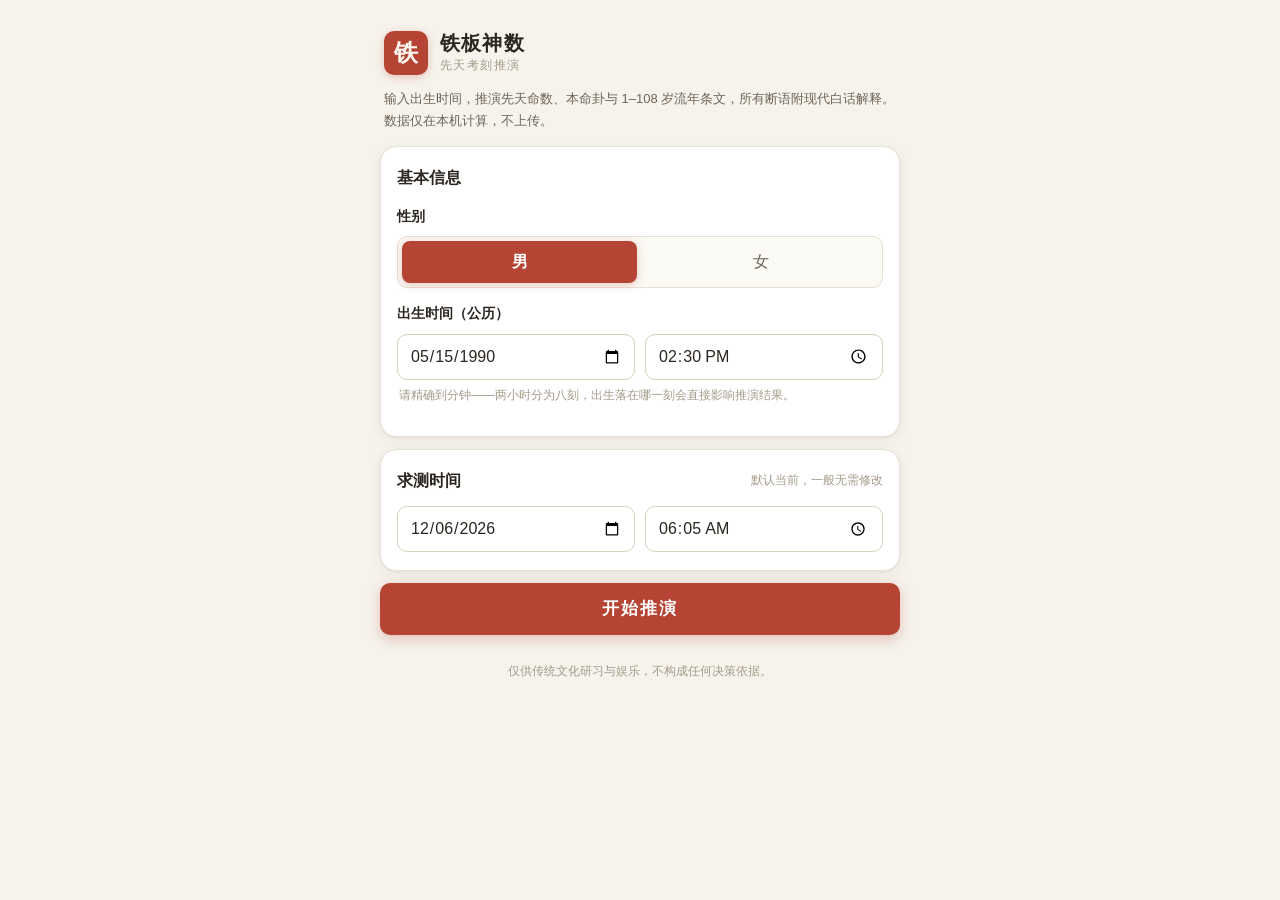
==== commit ade93f83: "feat: 界面彻底重设计为纸墨浅色风，排盘参数可点看白话解释 - css/app.css 全部重写：暖纸底+白卡片+朱砂点缀、系统字体，   解决深色主题与移动端原生控件冲突、衬线字体安卓回退发虚问" ====
--- a/Print.html
+++ b/Print.html
@@ -3,223 +3,104 @@
 <head>
   <meta charset="utf-8">
   <meta name="viewport" content="width=device-width, initial-scale=1, viewport-fit=cover">
+  <meta name="theme-color" content="#F6F3EC">
   <title>铁板神数 · 完整报告</title>
   <link rel="stylesheet" href="css/app.css">
   <style>
-    /* ===== 完整报告页特有样式（屏幕：现代国风深色；打印：白底黑字）===== */
-
-    /* 报告版：容器放宽，一次性完整展开 */
+    /* ---------- 页面特有样式（其余复用 css/app.css v2） ---------- */
     .app { max-width: 900px; }
 
-    /* 顶部操作栏在屏幕上吸顶感 */
-    .report-actions { margin: 16px 0 8px; }
-
-    /* 流年整表：紧凑、始终展开、去掉 chevron */
-    .year-list { gap: 8px; }
-    .year-card__summary { padding: 10px 14px; align-items: baseline; }
-    .year-card__age b { font-size: 18px; }
-    .year-card__detail { display: block; padding: 0 14px 12px; }
-    .year-card__lead { font-size: 12px; }
-
-    /* 校正后条文（主判读）视觉突出 */
-    .tw--primary {
-      background: rgba(201, 162, 75, .06);
-      border-left: 3px solid var(--gold);
-      border-radius: 8px;
-      padding: 10px 12px;
-      margin: 6px 0;
-    }
-    .tw--primary .tw__label { color: var(--gold-bright); }
-    .tw__badge {
-      display: inline-block; font-size: 10px; letter-spacing: .1em;
-      color: #241d10; background: linear-gradient(180deg, var(--gold-bright), var(--gold));
-      border-radius: var(--radius-pill); padding: 1px 8px; margin-left: 8px; font-weight: 700;
-    }
-
-    /* 本命条文里补充计算式的小注 */
-    .duanyu-item__calc { font-size: 11px; color: var(--text-mute); margin-left: 8px; }
-
-    /* 空数据提示 */
-    .empty { text-align: center; color: var(--text-dim); padding: 28px 12px; font-size: 14px; }
-    .empty small { display: block; color: var(--text-mute); font-size: 12px; margin-top: 6px; }
-
-    /* 报告小标（每岁条文分组之上不需要，但流年段落标题用 section-title 已够） */
-
-    /* ============================================================
-       打印优化：白底黑字、去阴影/渐变、隐藏交互、避免切断
-       ============================================================ */
+    /* 报告版：参数卡不做点击交互 */
+    .stat { cursor: default; }
+
+    /* 报告版：流年卡始终展开 */
+    .year-card__summary { cursor: default; }
+    .year-card__detail { display: block; }
+
+    /* 名词白话对照：释义左对齐、可读性 */
+    .gloss-title {
+      font-size: 13px; font-weight: 700; color: var(--ink-2);
+      margin: 16px 0 4px; padding-top: 12px; border-top: 1px dashed var(--line-strong);
+    }
+    .gloss .kv__k { font-weight: 600; color: var(--ink); min-width: 5em; }
+    .gloss .kv__v { text-align: left; color: var(--ink-2); font-size: 13px; line-height: 1.7; }
+
+    .placeholder { text-align: center; color: var(--ink-3); font-size: 14px; padding: 22px 8px; line-height: 1.7; }
+    .placeholder small { display: block; font-size: 12px; margin-top: 8px; }
+
+    .section-title { font-size: 16px; font-weight: 700; margin: 20px 4px 8px; }
+
+    /* 宽屏下参数格三列更紧凑 */
+    @media (min-width: 700px) {
+      .stat-grid { grid-template-columns: repeat(3, 1fr); }
+    }
+
+    /* ---------- 打印精修 ---------- */
+    @page { size: A4; margin: 12mm; }
     @media print {
-      @page { size: A4; margin: 12mm; }
-
-      html, body {
-        background: #fff !important;
-        color: #222 !important;
-        font-size: 11px !important;
-        line-height: 1.4 !important;
-      }
-      body { -webkit-print-color-adjust: exact; print-color-adjust: exact; }
-
-      .app { max-width: none; width: 100%; margin: 0; padding: 0; }
-
-      /* 隐藏所有交互 / 按钮 */
       .no-print { display: none !important; }
-
-      /* 品牌头：保留但改深色，去渐变文字填充 */
-      .brand { padding: 0 0 8px; }
-      .brand__mark { color: #8b6f2e; font-size: 16px; }
-      .brand__title {
-        font-size: 24px !important;
-        -webkit-text-fill-color: #7a5a1f !important;
-        color: #7a5a1f !important;
-        background: none !important;
-      }
-      .brand__sub { color: #666; }
-      .brand__rule { background: #b89544; }
-
-      /* 面板：白底细边、无阴影 */
-      .panel {
-        background: #fff !important;
-        border: 1px solid #d9c48a !important;
-        box-shadow: none !important;
-        border-radius: 6px;
-        padding: 10px 12px;
-        margin: 8px 0;
-        break-inside: avoid;
-      }
-      .panel__title { color: #7a5a1f !important; font-size: 13px; margin-bottom: 8px; }
-      .panel__title::before { background: #b89544 !important; }
-      .section-title { color: #7a5a1f !important; font-size: 15px; margin: 14px 0 6px; break-after: avoid; }
-
-      /* 统计格 */
-      .stat-grid { grid-template-columns: repeat(4, 1fr); gap: 6px; }
-      .stat { background: #fbf8ef !important; border: 1px solid #e2d3a3 !important; padding: 6px 8px; }
-      .stat__label { color: #666 !important; font-size: 10px; }
-      .stat__value, .stat__value--gold { color: #7a5a1f !important; font-size: 15px; }
-      .stat__note { color: #888 !important; }
-
-      /* 键值行 */
-      .kv { padding: 4px 0; border-bottom: 1px dashed #ddcfa0 !important; }
-      .kv__k { color: #555 !important; }
-      .kv__v { color: #222 !important; }
-
-      /* 卦象 */
-      .gua__glyph { color: #7a5a1f !important; font-size: 26px; }
-      .gua__name { color: #7a5a1f !important; }
-      .gua__tag { color: #666 !important; }
-
-      /* 本命条文 */
-      .duanyu-item { border-bottom: 1px solid #e2d3a3 !important; padding: 6px 0; break-inside: avoid; }
-      .duanyu-item__cat { color: #7a5a1f !important; }
-      .duanyu-item__num, .duanyu-item__calc { color: #888 !important; }
-      .duanyu-item__text { color: #222 !important; font-size: 12px; }
-      .vernacular { color: #2e6b39 !important; border-left-color: #8bbf95 !important; font-size: 11px; }
-
-      /* 流年卡片：白底、避免被分页切断、省纸 */
-      .year-list { gap: 5px; }
-      .year-card {
-        background: #fff !important;
-        border: 1px solid #e2d3a3 !important;
-        border-radius: 5px;
-        break-inside: avoid;
-        page-break-inside: avoid;
-      }
-      .year-card__summary { padding: 5px 10px; }
-      .year-card__age b { color: #7a5a1f !important; font-size: 13px; }
-      .year-card__age span { color: #888 !important; }
-      .year-card__gz { color: #7a5a1f !important; font-size: 13px; }
-      .year-card__lead { color: #555 !important; font-size: 10px; }
-      .year-card__detail { border-top: 1px solid #e2d3a3 !important; padding: 0 10px 6px; }
-
-      .tw { padding: 5px 0; border-bottom: 1px dashed #e2d3a3 !important; break-inside: avoid; }
-      .tw__label { color: #7a5a1f !important; }
-      .tw__num { color: #888 !important; }
-      .tw__text { color: #222 !important; font-size: 11px; }
-      .chip { color: #555 !important; background: #fbf8ef !important; border: 1px solid #e2d3a3 !important; }
-
-      .tw--primary {
-        background: #fbf6e6 !important;
-        border-left: 3px solid #b89544 !important;
-      }
-      .tw--primary .tw__label { color: #7a5a1f !important; }
-      .tw__badge { background: #b89544 !important; color: #fff !important; }
-
-      .foot { display: none !important; }
+      body { font-size: 11px; background: #fff; }
+      .app { max-width: none; padding: 0; }
+      .card, .year-card, .tw, .stat, .duanyu-item { break-inside: avoid; }
+      .card, .year-card, .brand__seal { box-shadow: none; }
+      .stat-grid { grid-template-columns: repeat(4, 1fr); }
+      .vernacular, .tw--main {
+        -webkit-print-color-adjust: exact;
+        print-color-adjust: exact;
+      }
     }
   </style>
 </head>
 <body>
   <div class="app">
     <div class="brand">
-      <div class="brand__mark">☰</div>
-      <div class="brand__title">铁板神数</div>
-      <div class="brand__sub">先天考刻 · 完整报告</div>
-      <div class="brand__rule"></div>
+      <div class="brand__seal">铁</div>
+      <div>
+        <div class="brand__name">铁板神数</div>
+        <div class="brand__tag">先天考刻 · 完整报告</div>
+      </div>
     </div>
 
-    <!-- 顶部操作栏（打印时隐藏） -->
-    <div class="actions no-print report-actions">
-      <button class="btn btn--primary" type="button" id="btnPrint">打印报告</button>
-      <button class="btn btn--ghost" type="button" id="btnBack">返回重排</button>
+    <div class="actions no-print">
+      <button type="button" class="btn btn--primary" id="btnPrint">打印报告</button>
+      <button type="button" class="btn btn--ghost" id="btnBack">返回重排</button>
     </div>
 
-    <!-- 加载态 -->
-    <div class="loading no-print" id="loadingState">
-      <div class="spinner"></div>
-      <div>正在载入完整报告…</div>
-    </div>
-
-    <!-- 报告主体 -->
-    <div id="reportContent" style="display:none;">
-      <!-- 输入信息 -->
-      <div class="panel">
-        <div class="panel__title">输入信息</div>
-        <div id="inputInfo"></div>
+    <div id="root">
+      <div class="loading">
+        <div class="spinner"></div>
+        <div>正在生成完整报告…</div>
       </div>
-
-      <!-- 基础排盘 -->
-      <div class="panel">
-        <div class="panel__title">基础排盘</div>
-        <div class="stat-grid" id="basicGrid"></div>
-      </div>
-
-      <!-- 卦象 -->
-      <div class="panel">
-        <div class="panel__title">卦象</div>
-        <div class="gua" id="guaDisplay"></div>
-      </div>
-
-      <!-- 本命条文 -->
-      <div class="panel">
-        <div class="panel__title">本命条文</div>
-        <div id="destinyTiaowen"></div>
-      </div>
-
-      <!-- 流年 1-108 岁 -->
-      <div class="section-title">流年推演 · 1–108 岁</div>
-      <div class="year-list" id="liunianList"></div>
     </div>
 
     <div class="foot no-print">仅供传统文化研习与娱乐，不构成任何决策依据。</div>
   </div>
 
-  <!-- 断语现代白话对照表 -->
+  <script src="js/terms.js"></script>
   <script src="js/duanyu-modern.js"></script>
   <script>
-    // 取文言断语对应的现代白话；无对应或空则返回空串
+    // ---------- 工具 ----------
+    function esc(v) { return (v === null || v === undefined) ? '' : v; }
+
     function modernOf(t) {
-      if (!t || t === '未找到断语') return '';
+      if (!t || t === '未找到断语' || t === '—') return '';
       return (window.DUANYU_MODERN || {})[t] || '';
     }
-
-    // 简单 HTML 转义，兜底防止断语中的特殊字符破坏结构
-    function esc(s) {
-      if (s === undefined || s === null) return '';
-      return String(s).replace(/[&<>"]/g, function (c) {
-        return { '&': '&amp;', '<': '&lt;', '>': '&gt;', '"': '&quot;' }[c];
-      });
-    }
-
-    // 卦象：单符号（代表一卦三爻）
+    function vernacularHtml(t) {
+      var m = modernOf(t);
+      return m ? '<div class="vernacular">' + m + '</div>' : '';
+    }
+
+    function termShort(name) {
+      var t = (window.TIEBAN_TERMS || {})[name];
+      return (t && t.short) || '';
+    }
+    function termDetail(name) {
+      var t = (window.TIEBAN_TERMS || {})[name];
+      return (t && t.detail) || '';
+    }
+
+    // ---------- 卦象映射 ----------
     var guaMap = {
       "乾": { lines: "☰", element: "金" },
       "坤": { lines: "☷", element: "土" },
@@ -230,8 +111,6 @@
       "艮": { lines: "☶", element: "土" },
       "兑": { lines: "☱", element: "金" }
     };
-
-    // 十二辟卦组成（上卦 + 下卦）
     var twelveHexMap = {
       "乾": { shang: "乾", xia: "乾" },
       "夬": { shang: "兑", xia: "乾" },
@@ -247,173 +126,148 @@
       "姤": { shang: "乾", xia: "巽" }
     };
 
-    // ---------- 操作栏 ----------
-    document.getElementById('btnPrint').addEventListener('click', function () { window.print(); });
-    document.getElementById('btnBack').addEventListener('click', function () { returnToIndex(); });
-
-    function returnToIndex() {
-      try {
-        var resultStr = localStorage.getItem('tiebanshushu_result');
-        if (resultStr) {
-          var data = JSON.parse(resultStr);
-          var formData = {
-            gender: data.gender,
-            birth: (data.birth_info && data.birth_info.birth_dt) || {},
-            query: (data.query_info && data.query_info.query_dt) || {}
-          };
-          localStorage.setItem('tiebanshushu_form', JSON.stringify(formData));
-        }
-      } catch (e) { /* ignore */ }
-      window.location.href = 'index.html';
-    }
-
-    // ---------- 初始化 ----------
-    document.addEventListener('DOMContentLoaded', function () {
-      var resultStr = localStorage.getItem('tiebanshushu_result');
-      if (!resultStr) { window.location.href = 'index.html'; return; }
-
-      var data;
-      try { data = JSON.parse(resultStr); }
-      catch (e) { window.location.href = 'index.html'; return; }
-
-      if (!data || !data.success) { window.location.href = 'index.html'; return; }
-
-      try {
-        renderInputInfo(data);
-        renderBasicGrid(data.result || {});
-        renderGua((data.result && data.result.hex_name) || '');
-        renderDestiny(data.result || {});
-        var birthYear = parseInt((data.info_b && data.info_b.date_str) || '', 10);
-        renderLiunian((data.result && data.result.liunian) || [], birthYear);
-      } catch (e) {
-        console.error('渲染失败:', e);
-      }
-
-      document.getElementById('loadingState').style.display = 'none';
-      document.getElementById('reportContent').style.display = 'block';
-    });
-
     // ---------- 输入信息 ----------
-    function renderInputInfo(data) {
+    function renderInfo(data) {
       var b = data.info_b || {};
       var q = data.info_q || {};
       var bz = b.bazi || {};
       var qz = q.bazi || {};
       var rows = [
-        ['性别', esc(data.gender || '')],
-        ['出生公历', esc(b.date_str || '')],
-        ['农历', esc(b.lunar_str || '')],
+        ['性别', esc(data.gender)],
+        ['出生（公历）', esc(b.date_str)],
+        ['农历', esc(b.lunar_str)],
         ['闰月', b.is_leap ? '是' : '否'],
-        ['出生八字', esc([bz.year, bz.month, bz.day, bz.time].filter(Boolean).join(' '))],
-        ['求测公历', esc(q.date_str || '')],
-        ['求测八字', esc([qz.year, qz.month, qz.day, qz.time].filter(Boolean).join(' '))]
+        ['出生八字', [bz.year, bz.month, bz.day, bz.time].map(esc).join(' ')],
+        ['求测（公历）', esc(q.date_str)],
+        ['求测八字', [qz.year, qz.month, qz.day, qz.time].map(esc).join(' ')]
       ];
-      document.getElementById('inputInfo').innerHTML = rows.map(function (r) {
-        return '<div class="kv"><span class="kv__k">' + r[0] + '</span><span class="kv__v">' + r[1] + '</span></div>';
-      }).join('');
+      var html = '<div class="card"><div class="card__title">输入信息</div>';
+      rows.forEach(function (r) {
+        html += '<div class="kv"><span class="kv__k">' + r[0] + '</span><span class="kv__v">' + r[1] + '</span></div>';
+      });
+      html += '</div>';
+      return html;
     }
 
     // ---------- 基础排盘 ----------
-    function statCell(label, value, opts) {
-      opts = opts || {};
-      var cls = 'stat' + (opts.wide ? ' stat--wide' : '');
-      var vcls = 'stat__value' + (opts.gold ? ' stat__value--gold' : '');
-      var note = opts.note ? '<div class="stat__note">' + opts.note + '</div>' : '';
-      return '<div class="' + cls + '"><div class="stat__label">' + label +
-        '</div><div class="' + vcls + '">' + value + '</div>' + note + '</div>';
-    }
-
-    function renderBasicGrid(result) {
+    function renderBasic(result) {
       var dlc = result.day_life_calc || '';
-      var dm = dlc.match(/日命:(\d+)/);
-      var tm = dlc.match(/时运:(\d+)/);
-      var dayLife = dm ? dm[1] : '—';
-      var timeLuck = tm ? tm[1] : '—';
-
-      var html = '';
-      html += statCell('先天命数', esc(result.cong_num != null ? result.cong_num : '—'));
-      html += statCell('五音命数', esc(result.tone_num != null ? result.tone_num : '—'));
-      html += statCell('日命数', esc(dayLife));
-      html += statCell('时运数', esc(timeLuck));
-      html += statCell('刻别', esc(result.moment_cn || '—'), { gold: true });
-      html += statCell('本命数', esc(result.main_num != null ? result.main_num : '—'));
-      html += statCell('十二辟卦', esc(result.hex_name || '—'), { gold: true });
-      html += statCell('后天命数', esc(result.pn_num != null ? result.pn_num : '—'));
-      if (result.san_yuan) {
-        html += statCell('三元九运', esc(result.san_yuan));
-      }
-
+      var dayM = dlc.match(/日命:(\d+)/);
+      var timeM = dlc.match(/时运:(\d+)/);
+      var dayLife = dayM ? dayM[1] : '—';
+      var timeLuck = timeM ? timeM[1] : '—';
+
+      var usedTerms = [];
+
+      function stat(name, value, accent) {
+        usedTerms.push(name);
+        var vClass = 'stat__value' + (accent ? ' stat__value--accent' : '');
+        var h = '<div class="stat"><div class="stat__label">' + name + '</div>';
+        h += '<div class="' + vClass + '">' + esc(value) + '</div>';
+        var s = termShort(name);
+        if (s) h += '<div class="stat__note">' + s + '</div>';
+        h += '</div>';
+        return h;
+      }
+
+      var html = '<div class="card"><div class="card__title">基础排盘 <small>每项附一句白话微注</small></div><div class="stat-grid">';
+      html += stat('先天命数', result.cong_num);
+      html += stat('五音命数', result.tone_num);
+      html += stat('日命数', dayLife);
+      html += stat('时运数', timeLuck);
+      html += stat('刻别', result.moment_cn);
+      html += stat('本命数', result.main_num);
+      html += stat('十二辟卦', result.hex_name, true);
+      html += stat('后天命数', result.pn_num);
+      if (result.san_yuan) html += stat('三元九运', result.san_yuan);
+      html += stat('终局条文数', result.final_fortune_num, true);
+
+      // 五数寄宫（宽）
       if (result.wu_shu_ji_gong) {
+        usedTerms.push('五数寄宫');
         var w = result.wu_shu_ji_gong;
-        var v = esc(w.original) + ' → ' + esc(w['寄宫卦']) + ' → ' + esc(w['实际命数']);
-        html += statCell('五数寄宫', v, { wide: true, note: '依据：' + esc(w['依据'] || '') });
-      }
-
+        html += '<div class="stat stat--wide"><div class="stat__label">五数寄宫</div>';
+        html += '<div class="stat__value" style="font-size:16px;">' +
+          esc(w.original) + ' → ' + esc(w['寄宫卦']) + ' → ' + esc(w['实际命数']) + '</div>';
+        html += '<div class="stat__note">' + termShort('五数寄宫') +
+          (w['依据'] ? ' ｜ 依据：' + esc(w['依据']) : '') + '</div>';
+        html += '</div>';
+      }
+
+      // 八卦加则（宽）
       if (result.bagua_jiaze) {
+        usedTerms.push('八卦加则');
         var j = result.bagua_jiaze;
-        html += statCell('八卦加则', esc(j['卦名'] || '') + ' ｜ 起始 ' + esc(j['起始数'] != null ? j['起始数'] : ''),
-          { wide: true, note: esc(j['规则'] || '') });
-      }
-
-      document.getElementById('basicGrid').innerHTML = html;
+        html += '<div class="stat stat--wide"><div class="stat__label">八卦加则</div>';
+        html += '<div class="stat__value" style="font-size:16px;">' +
+          esc(j['卦名']) + ' ｜ 起始 ' + esc(j['起始数']) + '</div>';
+        html += '<div class="stat__note">' + termShort('八卦加则') +
+          (j['规则'] ? ' ｜ ' + esc(j['规则']) : '') + '</div>';
+        html += '</div>';
+      }
+
+      html += '</div>'; // stat-grid
+
+      // 名词白话对照（供打印读者查全称解释）
+      html += '<div class="gloss-title">名词白话对照</div><div class="gloss">';
+      usedTerms.forEach(function (name) {
+        var d = termDetail(name);
+        if (!d) return;
+        html += '<div class="kv"><span class="kv__k">' + name + '</span>' +
+          '<span class="kv__v">' + d + '</span></div>';
+      });
+      html += '</div>';
+
+      html += '</div>'; // card
+      return html;
     }
 
     // ---------- 卦象 ----------
     function renderGua(hexName) {
+      hexName = hexName || '';
       var shangName = '乾', xiaName = '坤';
       if (twelveHexMap[hexName]) {
         shangName = twelveHexMap[hexName].shang;
         xiaName = twelveHexMap[hexName].xia;
-      } else if (hexName) {
+      } else {
         for (var name in guaMap) {
           if (hexName.indexOf(name) === 0) shangName = name;
-          if (hexName.length >= name.length &&
-              hexName.lastIndexOf(name) === hexName.length - name.length) xiaName = name;
+          if (hexName.length >= name.length && hexName.lastIndexOf(name) === hexName.length - name.length) xiaName = name;
         }
       }
       var sg = guaMap[shangName] || guaMap['乾'];
       var xg = guaMap[xiaName] || guaMap['坤'];
 
-      document.getElementById('guaDisplay').innerHTML =
-        '<div class="gua__col">' +
-          '<div class="gua__glyph">' + sg.lines + '</div>' +
-          '<div class="gua__name">' + esc(shangName) + '</div>' +
-          '<div class="gua__tag">上卦 · ' + esc(sg.element) + '</div>' +
-        '</div>' +
-        '<div class="gua__col gua__main">' +
-          '<div class="gua__glyph">☯</div>' +
-          '<div class="gua__name">' + esc(hexName || '—') + '</div>' +
-          '<div class="gua__tag">本卦 · ' + esc(shangName) + '+' + esc(xiaName) + '</div>' +
-        '</div>' +
-        '<div class="gua__col">' +
-          '<div class="gua__glyph">' + xg.lines + '</div>' +
-          '<div class="gua__name">' + esc(xiaName) + '</div>' +
-          '<div class="gua__tag">下卦 · ' + esc(xg.element) + '</div>' +
-        '</div>';
+      var html = '<div class="card"><div class="card__title">卦象 <small>' + termShort('卦象') + '</small></div><div class="gua">';
+      html += '<div class="gua__col"><div class="gua__glyph">' + sg.lines + '</div>' +
+        '<div class="gua__name">' + shangName + '</div><div class="gua__tag">上卦 · ' + sg.element + '</div></div>';
+      html += '<div class="gua__col gua__main"><div class="gua__glyph" style="opacity:.35;">☯</div>' +
+        '<div class="gua__name">' + esc(hexName) + '</div><div class="gua__tag">本卦</div></div>';
+      html += '<div class="gua__col"><div class="gua__glyph">' + xg.lines + '</div>' +
+        '<div class="gua__name">' + xiaName + '</div><div class="gua__tag">下卦 · ' + xg.element + '</div></div>';
+      html += '</div></div>';
+      return html;
     }
 
     // ---------- 本命条文 ----------
     function renderDestiny(result) {
-      var container = document.getElementById('destinyTiaowen');
       var tbl = result.tbl_data;
+      var html = '<div class="card"><div class="card__title">本命条文</div>';
 
       if (!tbl || !tbl.offsets) {
-        container.innerHTML = '<div class="empty">暂无本命条文数据' +
-          '<small>十二辟卦：' + esc(result.hex_name || '未知') +
-          ' ｜ 刻别：' + esc(result.moment_cn || '未知') +
-          ' ｜ 先天命数：' + esc(result.cong_num != null ? result.cong_num : '未知') + '</small>' +
-          '<small>注：并非所有命数组合都有对应的本命条文记录</small></div>';
-        return;
-      }
-
-      var base = tbl.base || 0;
-      var seq = tbl.seq || 0;
+        html += '<div class="placeholder">暂无本命条文数据' +
+          '<small>十二辟卦：' + esc(result.hex_name) + ' ｜ 刻别：' + esc(result.moment_cn) +
+          ' ｜ 先天命数：' + esc(result.cong_num) + '</small>' +
+          '<small>注：并非所有命数组合都有对应的本命条文记录</small></div></div>';
+        return html;
+      }
+
       var categories = ['性格', '才能前程', '财运', '兄弟个数'];
-      var html = '';
+      var base = tbl.base || 0, seq = tbl.seq || 0;
       var hasData = false;
 
       categories.forEach(function (cat) {
-        var offsets = tbl.offsets[cat] || [];
+        var offsets = (tbl.offsets && tbl.offsets[cat]) || [];
         var duanyus = (tbl.duanyus && tbl.duanyus[cat]) || [];
         if (!offsets.length) return;
         hasData = true;
@@ -421,88 +275,137 @@
           var fortune = base + seq + off;
           var info = duanyus[idx] || {};
           var duanyu = info.duanyu || '未找到断语';
-          var v = modernOf(duanyu);
-          html += '<div class="duanyu-item">' +
-            '<div class="duanyu-item__head">' +
-              '<span class="duanyu-item__cat">' + esc(idx === 0 ? cat : '') + '</span>' +
-              '<span class="duanyu-item__num">条文 ' + esc(fortune) + '</span>' +
-              '<span class="duanyu-item__calc">' + esc(base) + '+' + esc(seq) + '+' + esc(off) + '</span>' +
-            '</div>' +
-            '<div class="duanyu-item__text">' + esc(duanyu) + '</div>' +
-            (v ? '<div class="vernacular">' + esc(v) + '</div>' : '') +
-          '</div>';
+          html += '<div class="duanyu-item">';
+          html += '<div class="duanyu-item__head"><span class="duanyu-item__cat">' + cat + '</span>' +
+            '<span class="duanyu-item__num">条文 ' + fortune + '</span></div>';
+          html += '<div class="duanyu-item__text">' + duanyu + '</div>';
+          html += vernacularHtml(duanyu);
+          html += '</div>';
         });
       });
 
-      container.innerHTML = hasData ? html : '<div class="empty">本命条文各属性暂无偏移数据</div>';
-    }
-
-    // ---------- 流年 1-108 岁（全量、始终展开）----------
-    function twBlock(label, fortune, duanyu, ageInfo, opts) {
-      opts = opts || {};
-      duanyu = duanyu || '未找到断语';
-      var v = modernOf(duanyu);
-      var cls = 'tw' + (opts.primary ? ' tw--primary' : '');
-      var badge = opts.primary ? '<span class="tw__badge">主判读</span>' : '';
-      var meta = '';
+      if (!hasData) html += '<div class="placeholder">本命条文各属性暂无偏移数据</div>';
+      html += '</div>';
+      return html;
+    }
+
+    // ---------- 流年 ----------
+    function truncate(s, n) {
+      s = s || '';
+      return s.length > n ? s.slice(0, n) + '…' : s;
+    }
+
+    function twBlock(label, num, text, isMain) {
+      text = text || '未找到断语';
+      var cls = 'tw' + (isMain ? ' tw--main' : '');
+      var h = '<div class="' + cls + '">';
+      h += '<div class="tw__label">' + label +
+        (isMain ? '<span class="tw__badge">主判读</span>' : '') +
+        (num !== undefined && num !== null && num !== '' ? '<span class="tw__num">条文 ' + num + '</span>' : '') +
+        '</div>';
+      h += '<div class="tw__text">' + text + '</div>';
+      h += vernacularHtml(text);
+      h += '</div>';
+      return h;
+    }
+
+    function metaChips(item) {
       var chips = [];
-      if (ageInfo) chips.push('对应年龄 ' + esc(ageInfo));
-      if (opts.formula) chips.push('公式 ' + esc(opts.formula));
-      if (chips.length) {
-        meta = '<div class="tw__meta">' + chips.map(function (c) {
-          return '<span class="chip">' + c + '</span>';
-        }).join('') + '</div>';
-      }
-      return '<div class="' + cls + '">' +
-        '<div><span class="tw__label">' + label + '</span>' +
-          '<span class="tw__num">条文 ' + esc(fortune != null && fortune !== '' ? fortune : '—') + '</span>' + badge +
-        '</div>' +
-        '<div class="tw__text">' + esc(duanyu) + '</div>' +
-        (v ? '<div class="vernacular">' + esc(v) + '</div>' : '') +
-        meta +
-      '</div>';
+      if (item.sound) chips.push('五音 ' + item.sound);
+      if (item.marker) chips.push('标记 ' + item.marker);
+      if (item.letter) chips.push('字母 ' + item.letter);
+      if (item.corrected_correction !== undefined && item.corrected_correction !== null && item.corrected_correction !== '')
+        chips.push('校正数 ' + item.corrected_correction);
+      if (item.jiaze_result) chips.push('八卦加则 ' + item.jiaze_result);
+      if (!chips.length) return '';
+      var h = '<div class="tw__meta">';
+      chips.forEach(function (c) { h += '<span class="chip">' + c + '</span>'; });
+      h += '</div>';
+      return h;
+    }
+
+    function renderHowto() {
+      return '<div class="howto">' +
+        '<b>三种条文怎么看？</b>每一岁给出三层判读：' +
+        '「原条文」（' + termShort('原条文') + '）——' + termDetail('原条文') +
+        '<b>「校正后条文」是主判读，一般以它为准</b>——' + termDetail('校正后条文') +
+        '「铁板公式」（' + termShort('铁板公式') + '）——' + termDetail('铁板公式') +
+        '</div>';
     }
 
     function renderLiunian(liunian, birthYear) {
-      var container = document.getElementById('liunianList');
+      var html = '<div class="section-title">流年条文 · 1—108 岁</div>';
+      html += renderHowto();
+
       if (!liunian || !liunian.length) {
-        container.innerHTML = '<div class="empty">暂无流年数据</div>';
-        return;
-      }
-
-      // 覆盖 1-108 岁全部
-      var list = liunian.filter(function (it) { return it && it.age >= 1 && it.age <= 108; });
-      list.sort(function (a, b) { return a.age - b.age; });
-
-      var html = list.map(function (it) {
-        var gregYear = (birthYear && !isNaN(birthYear)) ? (birthYear + it.age - 1) : '';
-        var leadParts = [];
-        if (it.sound) leadParts.push('五音 ' + esc(it.sound));
-        if (it.marker) leadParts.push('标记 ' + esc(it.marker));
-        if (it.letter) leadParts.push('字母 ' + esc(it.letter) +
-          (it.corrected_letter && it.corrected_letter !== it.letter ? '→' + esc(it.corrected_letter) : ''));
-        var lead = leadParts.join(' · ');
-
-        var detail = '';
-        // 校正后条文 —— 主判读，突出
-        detail += twBlock('校正后条文', it.corrected_fortune, it.corrected_duanyu, it.corrected_duanyu_age, { primary: true });
-        // 原条文
-        detail += twBlock('原条文', it.original_fortune, it.original_duanyu, it.original_duanyu_age, {});
-        // 铁板公式
-        detail += twBlock('铁板公式', it.tieban_fortune, it.tieban_duanyu, it.tieban_duanyu_age, { formula: '基数+刻干×48' });
-
-        return '<div class="year-card is-open">' +
-          '<div class="year-card__summary">' +
-            '<div class="year-card__age"><b>' + esc(it.age) + '</b><span>' + esc(gregYear) + '</span></div>' +
-            '<div class="year-card__gz">' + esc(it.year || '') + '</div>' +
-            '<div class="year-card__lead">' + lead + '</div>' +
-          '</div>' +
-          '<div class="year-card__detail">' + detail + '</div>' +
-        '</div>';
-      }).join('');
-
-      container.innerHTML = html;
-    }
+        html += '<div class="card"><div class="placeholder">暂无流年数据</div></div>';
+        return html;
+      }
+
+      html += '<div class="year-list">';
+      liunian.forEach(function (item) {
+        var age = item.age || '';
+        var gYear = (birthYear && age) ? (birthYear + age - 1) : '';
+        var lead = truncate(item.corrected_duanyu || item.original_duanyu || '', 34);
+
+        html += '<div class="year-card">';
+
+        // summary（岁 / 公历年 / 干支 / 主断语）
+        html += '<div class="year-card__summary">';
+        html += '<div class="year-card__age"><b>' + age + '岁</b><span>' + gYear + '</span></div>';
+        html += '<div class="year-card__gz">' + esc(item.year) + '</div>';
+        html += '<div class="year-card__lead">' + (lead || '—') + '</div>';
+        html += '</div>';
+
+        // detail（报告版始终展开）
+        html += '<div class="year-card__detail">';
+        html += twBlock('原条文', item.original_fortune, item.original_duanyu, false);
+        html += twBlock('校正后条文', item.corrected_fortune, item.corrected_duanyu, true);
+        html += twBlock('铁板公式', item.tieban_fortune, item.tieban_duanyu, false);
+        html += metaChips(item);
+        html += '</div>';
+
+        html += '</div>'; // year-card
+      });
+      html += '</div>'; // year-list
+
+      return html;
+    }
+
+    // ---------- 错误 ----------
+    function renderError(msg) {
+      document.getElementById('root').innerHTML =
+        '<div class="card"><div class="placeholder" style="color:var(--cinnabar);">报告生成失败' +
+        '<small>' + esc(msg) + '</small></div>' +
+        '<button class="btn btn--primary" onclick="location.href=\'index.html\'">返回首页</button></div>';
+    }
+
+    // ---------- 入口 ----------
+    (function init() {
+      document.getElementById('btnPrint').addEventListener('click', function () { window.print(); });
+      document.getElementById('btnBack').addEventListener('click', function () { location.href = 'index.html'; });
+
+      var resultStr = localStorage.getItem('tiebanshushu_result');
+      if (!resultStr) { location.href = 'index.html'; return; }
+
+      var data;
+      try { data = JSON.parse(resultStr); }
+      catch (e) { renderError('数据解析失败'); return; }
+
+      if (!data || !data.success) { renderError((data && data.error) || '未知错误'); return; }
+
+      var result = data.result || {};
+      var birthYear = parseInt((data.info_b && data.info_b.date_str) || '', 10) || 0;
+
+      var html = '';
+      html += renderInfo(data);
+      html += renderBasic(result);
+      html += renderGua(result.hex_name);
+      html += renderDestiny(result);
+      html += renderLiunian(result.liunian, birthYear);
+
+      document.getElementById('root').innerHTML = html;
+    })();
   </script>
 </body>
 </html>
--- a/css/app.css
+++ b/css/app.css
@@ -1,265 +1,295 @@
 /* ============================================================
-   铁板神数 · 现代国风设计系统（移动优先）
-   深墨底 + 酱金点缀，大字号、大触控区、卡片化
-   所有页面共享；类名即组件契约
+   铁板神数 · 纸墨设计系统 v2（浅色 · 移动优先）
+   暖纸底 + 白卡片 + 墨字 + 朱砂点缀；系统无衬线字体
+   浅色主题下原生日期/时间控件表现自然，规避深色主题的控件冲突
    ============================================================ */
 
 :root {
-  /* 墨色（底 → 抬升 → 卡片） */
-  --ink-0: #100E0B;
-  --ink-1: #17140F;
-  --ink-2: #201B14;
-  --ink-3: #2A241B;
-  /* 酱金 */
-  --gold: #C9A24B;
-  --gold-bright: #E6C877;
-  --gold-deep: #8C6E3A;
-  --line: rgba(201, 162, 75, 0.18);
-  --line-strong: rgba(201, 162, 75, 0.38);
-  /* 文字 */
-  --text: #ECE4D3;
-  --text-dim: #A79C86;
-  --text-mute: #766C58;
-  /* 语义色（吉 / 凶 / 白话） */
-  --jade: #86B98F;
-  --terra: #D0946E;
-  --vernacular: #9FD0A8;
+  /* 纸与墨 */
+  --paper: #F6F3EC;          /* 页面底 */
+  --card: #FFFFFF;           /* 卡片 */
+  --card-soft: #FBF9F4;      /* 次级底（表格头/嵌套块） */
+  --ink: #2B2620;            /* 主文字 */
+  --ink-2: #6E6558;          /* 次要文字 */
+  --ink-3: #A39A88;          /* 弱文字 */
+  --line: #E7E1D4;           /* 边线 */
+  --line-strong: #D8CFBC;
+  /* 朱砂（唯一强调色） */
+  --cinnabar: #B54434;
+  --cinnabar-deep: #96382B;
+  --cinnabar-soft: #F9ECE8;  /* 朱砂淡底 */
+  /* 语义 */
+  --jade: #3E7D54;           /* 白话/释义 */
+  --jade-soft: #EEF5EF;
   /* 尺寸 */
-  --radius: 18px;
-  --radius-sm: 12px;
+  --radius: 16px;
+  --radius-sm: 10px;
   --radius-pill: 999px;
-  --shadow: 0 8px 28px rgba(0, 0, 0, .45);
-  --shadow-sm: 0 3px 12px rgba(0, 0, 0, .35);
-  --tap: 48px;                 /* 最小触控高度 */
-  --maxw: 640px;
-  /* 字体 */
-  --font-body: -apple-system, BlinkMacSystemFont, "PingFang SC", "Microsoft YaHei", "Noto Sans SC", "Hiragino Sans GB", sans-serif;
-  --font-serif: "Songti SC", "SimSun", "Noto Serif SC", "STSong", serif;
+  --shadow: 0 1px 3px rgba(43, 38, 32, .06), 0 4px 16px rgba(43, 38, 32, .05);
+  --tap: 46px;
+  --maxw: 560px;
+  --font: -apple-system, BlinkMacSystemFont, "PingFang SC", "Noto Sans SC", "Microsoft YaHei", "Hiragino Sans GB", sans-serif;
 }
 
 * { box-sizing: border-box; -webkit-tap-highlight-color: transparent; }
-
 html { -webkit-text-size-adjust: 100%; }
 
 body {
   margin: 0;
-  font-family: var(--font-body);
+  font-family: var(--font);
   font-size: 16px;
-  line-height: 1.6;
-  color: var(--text);
-  background:
-    radial-gradient(1200px 600px at 50% -10%, rgba(201, 162, 75, 0.08), transparent 60%),
-    linear-gradient(180deg, #14110C 0%, var(--ink-0) 100%);
-  background-attachment: fixed;
+  line-height: 1.65;
+  color: var(--ink);
+  background: var(--paper);
   min-height: 100vh;
   -webkit-font-smoothing: antialiased;
 }
 
-/* 容器：移动全宽，桌面居中 */
 .app {
   width: 100%;
   max-width: var(--maxw);
   margin: 0 auto;
-  padding: 16px 16px calc(32px + env(safe-area-inset-bottom));
-}
-
-/* ---------- 顶部品牌 ---------- */
-.brand { text-align: center; padding: 20px 0 12px; }
-.brand__mark { font-size: 22px; color: var(--gold); letter-spacing: .3em; }
-.brand__title {
-  font-family: var(--font-serif);
-  font-size: 30px;
-  font-weight: 700;
-  letter-spacing: .28em;
-  margin: 6px 0 2px;
-  background: linear-gradient(180deg, var(--gold-bright), var(--gold));
-  -webkit-background-clip: text; background-clip: text;
-  -webkit-text-fill-color: transparent;
-}
-.brand__sub { font-size: 13px; color: var(--text-dim); letter-spacing: .32em; }
-.brand__rule {
-  height: 1px; width: 96px; margin: 14px auto 0;
-  background: linear-gradient(90deg, transparent, var(--line-strong), transparent);
-}
-
-/* ---------- 卡片 / 面板 ---------- */
-.panel {
-  background: linear-gradient(180deg, var(--ink-2), var(--ink-1));
+  padding: 12px 14px calc(40px + env(safe-area-inset-bottom));
+}
+
+/* ---------- 品牌头：朱印 + 名 ---------- */
+.brand { display: flex; align-items: center; gap: 12px; padding: 14px 4px 10px; }
+.brand__seal {
+  width: 44px; height: 44px; flex: 0 0 auto;
+  display: flex; align-items: center; justify-content: center;
+  background: var(--cinnabar); color: #FFF7F0;
+  border-radius: 10px; font-size: 24px; font-weight: 700;
+  box-shadow: 0 2px 8px rgba(181, 68, 52, .28);
+}
+.brand__name { font-size: 20px; font-weight: 700; letter-spacing: .06em; line-height: 1.3; }
+.brand__tag { font-size: 12px; color: var(--ink-3); letter-spacing: .12em; }
+
+/* ---------- 卡片 ---------- */
+.card {
+  background: var(--card);
   border: 1px solid var(--line);
   border-radius: var(--radius);
-  box-shadow: var(--shadow-sm);
+  box-shadow: var(--shadow);
   padding: 18px 16px;
-  margin: 14px 0;
-}
-.panel__title {
-  display: flex; align-items: center; gap: 8px;
-  font-size: 15px; font-weight: 600; color: var(--gold-bright);
-  letter-spacing: .06em; margin: 0 0 14px;
-}
-.panel__title::before {
-  content: ""; width: 4px; height: 16px; border-radius: 2px;
-  background: linear-gradient(180deg, var(--gold-bright), var(--gold-deep));
-}
-.section-title {
-  font-family: var(--font-serif);
-  font-size: 18px; color: var(--gold-bright); text-align: center;
-  letter-spacing: .18em; margin: 26px 0 6px;
-}
+  margin: 12px 0;
+}
+.card__title {
+  display: flex; align-items: center; justify-content: space-between; gap: 8px;
+  font-size: 16px; font-weight: 700; margin: 0 0 12px;
+}
+.card__title small { font-size: 12px; font-weight: 400; color: var(--ink-3); }
+
+/* ---------- 吸顶锚点导航 ---------- */
+.nav {
+  position: sticky; top: 0; z-index: 10;
+  margin: 0 -14px; padding: 8px 14px;
+  background: rgba(246, 243, 236, .92);
+  backdrop-filter: blur(8px);
+  border-bottom: 1px solid var(--line);
+  display: flex; gap: 8px; overflow-x: auto;
+  -webkit-overflow-scrolling: touch;
+  scrollbar-width: none;
+}
+.nav::-webkit-scrollbar { display: none; }
+.nav__chip {
+  flex: 0 0 auto; min-height: 36px; padding: 0 14px;
+  display: flex; align-items: center;
+  border-radius: var(--radius-pill);
+  font-size: 14px; color: var(--ink-2);
+  background: var(--card); border: 1px solid var(--line);
+  cursor: pointer; white-space: nowrap; text-decoration: none;
+}
+.nav__chip.is-active { color: #fff; background: var(--cinnabar); border-color: var(--cinnabar); font-weight: 600; }
+
+/* ---------- Hero（命盘核心） ---------- */
+.hero {
+  background: linear-gradient(160deg, #FFFDFA, #FBF6EE);
+  border: 1px solid var(--line-strong);
+  border-radius: var(--radius);
+  box-shadow: var(--shadow);
+  padding: 20px 16px;
+  margin: 12px 0;
+  text-align: center;
+}
+.hero__label { font-size: 13px; color: var(--ink-3); letter-spacing: .2em; }
+.hero__gua { font-size: 44px; font-weight: 700; color: var(--cinnabar); line-height: 1.25; margin: 2px 0; }
+.hero__line { font-size: 14px; color: var(--ink-2); margin-top: 4px; }
+.hero__chips { display: flex; justify-content: center; flex-wrap: wrap; gap: 8px; margin-top: 12px; }
 
 /* ---------- 表单 ---------- */
 .field { margin: 14px 0; }
-.field__label { display: block; font-size: 14px; color: var(--text-dim); margin: 0 0 8px; letter-spacing: .04em; }
-.input, .select {
+.field__label { display: block; font-size: 14px; font-weight: 600; color: var(--ink); margin: 0 0 8px; }
+.field__hint { font-size: 12px; color: var(--ink-3); margin: 6px 2px 0; line-height: 1.5; }
+.input {
   width: 100%; min-height: var(--tap);
-  background: var(--ink-0);
-  border: 1px solid var(--line);
+  background: var(--card); border: 1.5px solid var(--line-strong);
   border-radius: var(--radius-sm);
-  color: var(--text); font-size: 16px; font-family: var(--font-body);
-  padding: 0 14px;
-  transition: border-color .15s;
-  appearance: none; -webkit-appearance: none;
-}
-.input:focus, .select:focus { outline: none; border-color: var(--gold); }
-.select {
-  background-image: linear-gradient(45deg, transparent 50%, var(--gold) 50%), linear-gradient(135deg, var(--gold) 50%, transparent 50%);
-  background-position: right 18px center, right 13px center;
-  background-size: 5px 5px, 5px 5px; background-repeat: no-repeat;
-  padding-right: 36px;
-}
-/* 一行多个选择器（日期时间） */
+  color: var(--ink); font-size: 16px; font-family: var(--font);
+  padding: 0 12px;
+}
+.input:focus { outline: none; border-color: var(--cinnabar); }
 .field__row { display: flex; gap: 10px; }
 .field__row > * { flex: 1; }
 
-/* 分段控件（性别等） */
 .segmented {
-  display: flex; gap: 8px;
-  background: var(--ink-0); border: 1px solid var(--line);
-  border-radius: var(--radius-pill); padding: 5px;
+  display: flex; gap: 6px;
+  background: var(--card-soft); border: 1px solid var(--line);
+  border-radius: var(--radius-sm); padding: 4px;
 }
 .segmented__opt {
-  flex: 1; min-height: 42px; display: flex; align-items: center; justify-content: center;
-  border-radius: var(--radius-pill); font-size: 16px; color: var(--text-dim);
-  cursor: pointer; user-select: none; transition: all .18s; border: none; background: none;
+  flex: 1; min-height: 42px;
+  display: flex; align-items: center; justify-content: center;
+  border-radius: 8px; font-size: 16px; color: var(--ink-2);
+  border: none; background: none; cursor: pointer; font-family: var(--font);
 }
 .segmented__opt.is-active {
-  color: #241d10; font-weight: 700;
-  background: linear-gradient(180deg, var(--gold-bright), var(--gold));
-  box-shadow: 0 2px 10px rgba(201, 162, 75, .35);
+  color: #fff; font-weight: 700; background: var(--cinnabar);
+  box-shadow: 0 2px 8px rgba(181, 68, 52, .25);
 }
 
 /* ---------- 按钮 ---------- */
 .btn {
-  width: 100%; min-height: 54px;
-  border: none; border-radius: var(--radius-pill);
-  font-size: 17px; font-weight: 700; letter-spacing: .28em;
-  cursor: pointer; font-family: var(--font-serif);
-}
-.btn--primary {
-  color: #211a0d;
-  background: linear-gradient(180deg, var(--gold-bright), var(--gold) 60%, var(--gold-deep));
-  box-shadow: 0 6px 20px rgba(201, 162, 75, .32);
-}
-.btn--primary:active { transform: translateY(1px); }
-.btn--ghost {
-  color: var(--gold); background: rgba(201, 162, 75, .08);
-  border: 1px solid var(--line-strong);
-}
-
-/* ---------- 结果：统计网格 ---------- */
-.stat-grid { display: grid; grid-template-columns: repeat(2, 1fr); gap: 10px; }
+  width: 100%; min-height: 52px;
+  border: none; border-radius: var(--radius-sm);
+  font-size: 17px; font-weight: 700; letter-spacing: .12em;
+  cursor: pointer; font-family: var(--font);
+  display: flex; align-items: center; justify-content: center;
+}
+.btn--primary { color: #fff; background: var(--cinnabar); box-shadow: 0 4px 14px rgba(181, 68, 52, .3); }
+.btn--primary:active { background: var(--cinnabar-deep); }
+.btn--ghost { color: var(--cinnabar); background: var(--cinnabar-soft); border: 1px solid rgba(181, 68, 52, .25); }
+.actions { display: flex; gap: 10px; margin: 16px 0; }
+.actions .btn { flex: 1; }
+
+/* ---------- 键值行 ---------- */
+.kv { display: flex; justify-content: space-between; gap: 12px; padding: 8px 0; border-bottom: 1px solid var(--line); }
+.kv:last-child { border-bottom: none; }
+.kv__k { font-size: 13px; color: var(--ink-2); flex-shrink: 0; }
+.kv__v { font-size: 14px; text-align: right; word-break: break-all; }
+
+/* ---------- 排盘参数格（可点击看解释） ---------- */
+.stat-grid { display: grid; grid-template-columns: repeat(2, 1fr); gap: 8px; }
 .stat {
-  background: var(--ink-0); border: 1px solid var(--line);
-  border-radius: var(--radius-sm); padding: 12px 14px;
+  position: relative;
+  background: var(--card-soft); border: 1px solid var(--line);
+  border-radius: var(--radius-sm); padding: 10px 12px;
+  cursor: pointer; min-height: 64px;
 }
 .stat--wide { grid-column: 1 / -1; }
-.stat__label { font-size: 12px; color: var(--text-mute); letter-spacing: .06em; }
-.stat__value { font-size: 22px; font-weight: 700; color: var(--text); margin-top: 3px; font-family: var(--font-serif); }
-.stat__value--gold { color: var(--gold-bright); }
-.stat__note { font-size: 11px; color: var(--text-mute); margin-top: 4px; }
-
-/* 输入信息键值行 */
-.kv { display: flex; justify-content: space-between; gap: 12px; padding: 9px 0; border-bottom: 1px dashed var(--line); }
-.kv:last-child { border-bottom: none; }
-.kv__k { font-size: 13px; color: var(--text-dim); flex-shrink: 0; }
-.kv__v { font-size: 14px; color: var(--text); text-align: right; }
+.stat.is-active { border-color: var(--cinnabar); background: var(--cinnabar-soft); }
+.stat__label { font-size: 12px; color: var(--ink-2); display: flex; align-items: center; gap: 4px; }
+.stat__info {
+  width: 15px; height: 15px; flex: 0 0 auto;
+  display: inline-flex; align-items: center; justify-content: center;
+  border-radius: 50%; border: 1px solid var(--ink-3);
+  color: var(--ink-3); font-size: 10px; font-style: normal;
+}
+.stat.is-active .stat__info { border-color: var(--cinnabar); color: var(--cinnabar); }
+.stat__value { font-size: 21px; font-weight: 700; margin-top: 2px; }
+.stat__value--accent { color: var(--cinnabar); }
+.stat__note { font-size: 11px; color: var(--ink-3); margin-top: 2px; }
+
+/* 解释面板（点击参数后展示） */
+.explain {
+  display: none;
+  margin-top: 10px; padding: 12px 14px;
+  background: var(--cinnabar-soft);
+  border: 1px solid rgba(181, 68, 52, .22);
+  border-radius: var(--radius-sm);
+  font-size: 13px; line-height: 1.7; color: var(--ink);
+}
+.explain.is-on { display: block; }
+.explain b { color: var(--cinnabar); }
+
+/* ---------- 白话释义（断语下方） ---------- */
+.vernacular {
+  margin-top: 6px; padding: 7px 10px;
+  background: var(--jade-soft); border-radius: 8px;
+  font-size: 13px; color: var(--jade); line-height: 1.55;
+}
+.vernacular::before { content: "白话 · "; font-weight: 700; }
 
 /* ---------- 卦象 ---------- */
 .gua { display: flex; align-items: center; justify-content: space-around; text-align: center; gap: 8px; }
 .gua__col { flex: 1; }
-.gua__glyph { font-size: 34px; color: var(--gold); line-height: 1; }
-.gua__name { font-family: var(--font-serif); font-size: 20px; color: var(--gold-bright); margin-top: 6px; }
-.gua__tag { font-size: 12px; color: var(--text-dim); margin-top: 2px; }
-.gua__main .gua__name { font-size: 26px; }
-
-/* ---------- 断语条目（本命条文） ---------- */
+.gua__glyph { font-size: 34px; line-height: 1.1; color: var(--ink); }
+.gua__name { font-size: 18px; font-weight: 700; margin-top: 4px; }
+.gua__tag { font-size: 12px; color: var(--ink-3); margin-top: 1px; }
+.gua__main .gua__name { font-size: 24px; color: var(--cinnabar); }
+
+/* ---------- 本命条文 ---------- */
 .duanyu-item { padding: 12px 0; border-bottom: 1px solid var(--line); }
-.duanyu-item:last-child { border-bottom: none; }
-.duanyu-item__head { display: flex; align-items: baseline; gap: 8px; margin-bottom: 4px; }
-.duanyu-item__cat { font-size: 13px; color: var(--gold); font-weight: 600; }
-.duanyu-item__num { font-size: 12px; color: var(--text-mute); }
-.duanyu-item__text { font-size: 15px; color: var(--text); line-height: 1.6; }
-.vernacular {
-  margin-top: 5px; padding-left: 10px;
-  border-left: 2px solid rgba(159, 208, 168, .4);
-  font-size: 13px; color: var(--vernacular); line-height: 1.5;
-}
-
-/* ---------- 流年：分段标签 ---------- */
-.range-tabs { display: flex; gap: 8px; overflow-x: auto; padding: 4px 0 12px; -webkit-overflow-scrolling: touch; }
+.duanyu-item:last-child { border-bottom: none; padding-bottom: 2px; }
+.duanyu-item__head { display: flex; align-items: baseline; gap: 8px; }
+.duanyu-item__cat {
+  font-size: 12px; font-weight: 700; color: var(--cinnabar);
+  background: var(--cinnabar-soft); border-radius: 6px; padding: 1px 8px;
+}
+.duanyu-item__num { font-size: 12px; color: var(--ink-3); }
+.duanyu-item__text { font-size: 15px; margin-top: 5px; }
+
+/* ---------- 流年 ---------- */
+.range-tabs { display: flex; gap: 8px; overflow-x: auto; padding: 2px 0 10px; scrollbar-width: none; }
+.range-tabs::-webkit-scrollbar { display: none; }
 .range-tab {
-  flex: 0 0 auto; min-height: 40px; padding: 0 16px;
+  flex: 0 0 auto; min-height: 38px; padding: 0 15px;
   display: flex; align-items: center; border-radius: var(--radius-pill);
-  font-size: 14px; color: var(--text-dim); background: var(--ink-0);
+  font-size: 14px; color: var(--ink-2); background: var(--card);
   border: 1px solid var(--line); cursor: pointer; white-space: nowrap;
 }
-.range-tab.is-active { color: #241d10; font-weight: 700; background: linear-gradient(180deg, var(--gold-bright), var(--gold)); border-color: transparent; }
-
-/* ---------- 流年：可展开卡片 ---------- */
-.year-list { display: flex; flex-direction: column; gap: 10px; }
-.year-card {
-  background: linear-gradient(180deg, var(--ink-2), var(--ink-1));
-  border: 1px solid var(--line); border-radius: var(--radius-sm);
-  overflow: hidden;
-}
-.year-card__summary {
-  display: flex; align-items: center; gap: 12px;
-  padding: 14px; cursor: pointer; min-height: var(--tap);
-}
-.year-card__age {
-  flex: 0 0 auto; text-align: center; min-width: 52px;
-}
-.year-card__age b { display: block; font-family: var(--font-serif); font-size: 20px; color: var(--gold-bright); }
-.year-card__age span { display: block; font-size: 11px; color: var(--text-mute); }
-.year-card__gz { flex: 0 0 auto; font-family: var(--font-serif); font-size: 16px; color: var(--gold); min-width: 34px; }
-.year-card__lead { flex: 1; min-width: 0; font-size: 13px; color: var(--text-dim); line-height: 1.45; }
-.year-card__chev { flex: 0 0 auto; color: var(--gold); transition: transform .2s; font-size: 12px; }
+.range-tab.is-active { color: #fff; background: var(--cinnabar); border-color: var(--cinnabar); font-weight: 600; }
+
+.year-list { display: flex; flex-direction: column; gap: 8px; }
+.year-card { background: var(--card); border: 1px solid var(--line); border-radius: var(--radius-sm); box-shadow: var(--shadow); overflow: hidden; }
+.year-card__summary { display: flex; align-items: center; gap: 10px; padding: 12px; min-height: var(--tap); cursor: pointer; }
+.year-card__age { flex: 0 0 auto; text-align: center; min-width: 46px; }
+.year-card__age b { display: block; font-size: 18px; color: var(--cinnabar); }
+.year-card__age span { display: block; font-size: 11px; color: var(--ink-3); }
+.year-card__gz { flex: 0 0 auto; font-size: 15px; font-weight: 600; color: var(--ink-2); }
+.year-card__lead { flex: 1; min-width: 0; font-size: 13px; color: var(--ink-2); line-height: 1.5; }
+.year-card__chev { flex: 0 0 auto; color: var(--ink-3); font-size: 12px; transition: transform .18s; }
+.year-card.is-open { border-color: var(--line-strong); }
 .year-card.is-open .year-card__chev { transform: rotate(180deg); }
-.year-card__detail { display: none; padding: 0 14px 14px; border-top: 1px solid var(--line); }
+.year-card__detail { display: none; padding: 0 12px 12px; }
 .year-card.is-open .year-card__detail { display: block; }
 
-/* 展开内的条文块 */
-.tw { padding: 12px 0; border-bottom: 1px dashed var(--line); }
-.tw:last-child { border-bottom: none; }
-.tw__label { font-size: 12px; color: var(--gold); font-weight: 600; letter-spacing: .04em; }
-.tw__num { font-size: 12px; color: var(--text-mute); margin-left: 6px; }
-.tw__text { font-size: 14px; color: var(--text); margin-top: 3px; line-height: 1.55; }
-.tw__meta { display: flex; flex-wrap: wrap; gap: 6px 14px; margin-top: 8px; }
-.chip { font-size: 12px; color: var(--text-dim); background: var(--ink-0); border: 1px solid var(--line); border-radius: var(--radius-pill); padding: 3px 10px; }
+/* 展开内条文块 */
+.tw { padding: 10px 0; border-top: 1px solid var(--line); }
+.tw__label { font-size: 12px; font-weight: 700; color: var(--ink-2); }
+.tw__num { font-size: 12px; color: var(--ink-3); margin-left: 6px; font-weight: 400; }
+.tw__text { font-size: 14px; margin-top: 3px; }
+.tw--main {
+  background: var(--cinnabar-soft);
+  border: 1px solid rgba(181, 68, 52, .22); border-top: 1px solid rgba(181, 68, 52, .22);
+  border-radius: var(--radius-sm); padding: 10px 12px; margin: 8px 0;
+}
+.tw--main .tw__label { color: var(--cinnabar); }
+.tw__badge {
+  display: inline-block; font-size: 10px; color: #fff;
+  background: var(--cinnabar); border-radius: var(--radius-pill);
+  padding: 1px 8px; margin-left: 6px; font-weight: 700; letter-spacing: .06em;
+}
+.tw__meta { display: flex; flex-wrap: wrap; gap: 6px; margin-top: 8px; }
+.chip { font-size: 12px; color: var(--ink-2); background: var(--card-soft); border: 1px solid var(--line); border-radius: var(--radius-pill); padding: 2px 10px; }
+
+/* 引导框（怎么看） */
+.howto {
+  background: var(--card-soft); border: 1px dashed var(--line-strong);
+  border-radius: var(--radius-sm); padding: 12px 14px; margin: 10px 0;
+  font-size: 13px; color: var(--ink-2); line-height: 1.7;
+}
+.howto b { color: var(--cinnabar); }
 
 /* ---------- 杂项 ---------- */
-.loading { text-align: center; padding: 60px 20px; color: var(--text-dim); }
+.loading { text-align: center; padding: 70px 20px; color: var(--ink-2); }
 .spinner {
-  width: 34px; height: 34px; margin: 0 auto 16px; border-radius: 50%;
-  border: 3px solid var(--line); border-top-color: var(--gold);
+  width: 32px; height: 32px; margin: 0 auto 14px; border-radius: 50%;
+  border: 3px solid var(--line); border-top-color: var(--cinnabar);
   animation: spin .8s linear infinite;
 }
 @keyframes spin { to { transform: rotate(360deg); } }
-.actions { display: flex; gap: 10px; margin: 20px 0; }
-.actions .btn { flex: 1; }
-.foot { text-align: center; color: var(--text-mute); font-size: 12px; padding: 24px 8px; line-height: 1.7; }
-
-/* 桌面轻微放大留白 */
-@media (min-width: 640px) {
-  .app { padding: 24px 24px 48px; }
-  .brand__title { font-size: 34px; }
-}
+.foot { text-align: center; color: var(--ink-3); font-size: 12px; padding: 26px 10px 0; line-height: 1.7; }
+
+@media (min-width: 560px) {
+  .app { padding: 16px 20px 48px; }
+}
